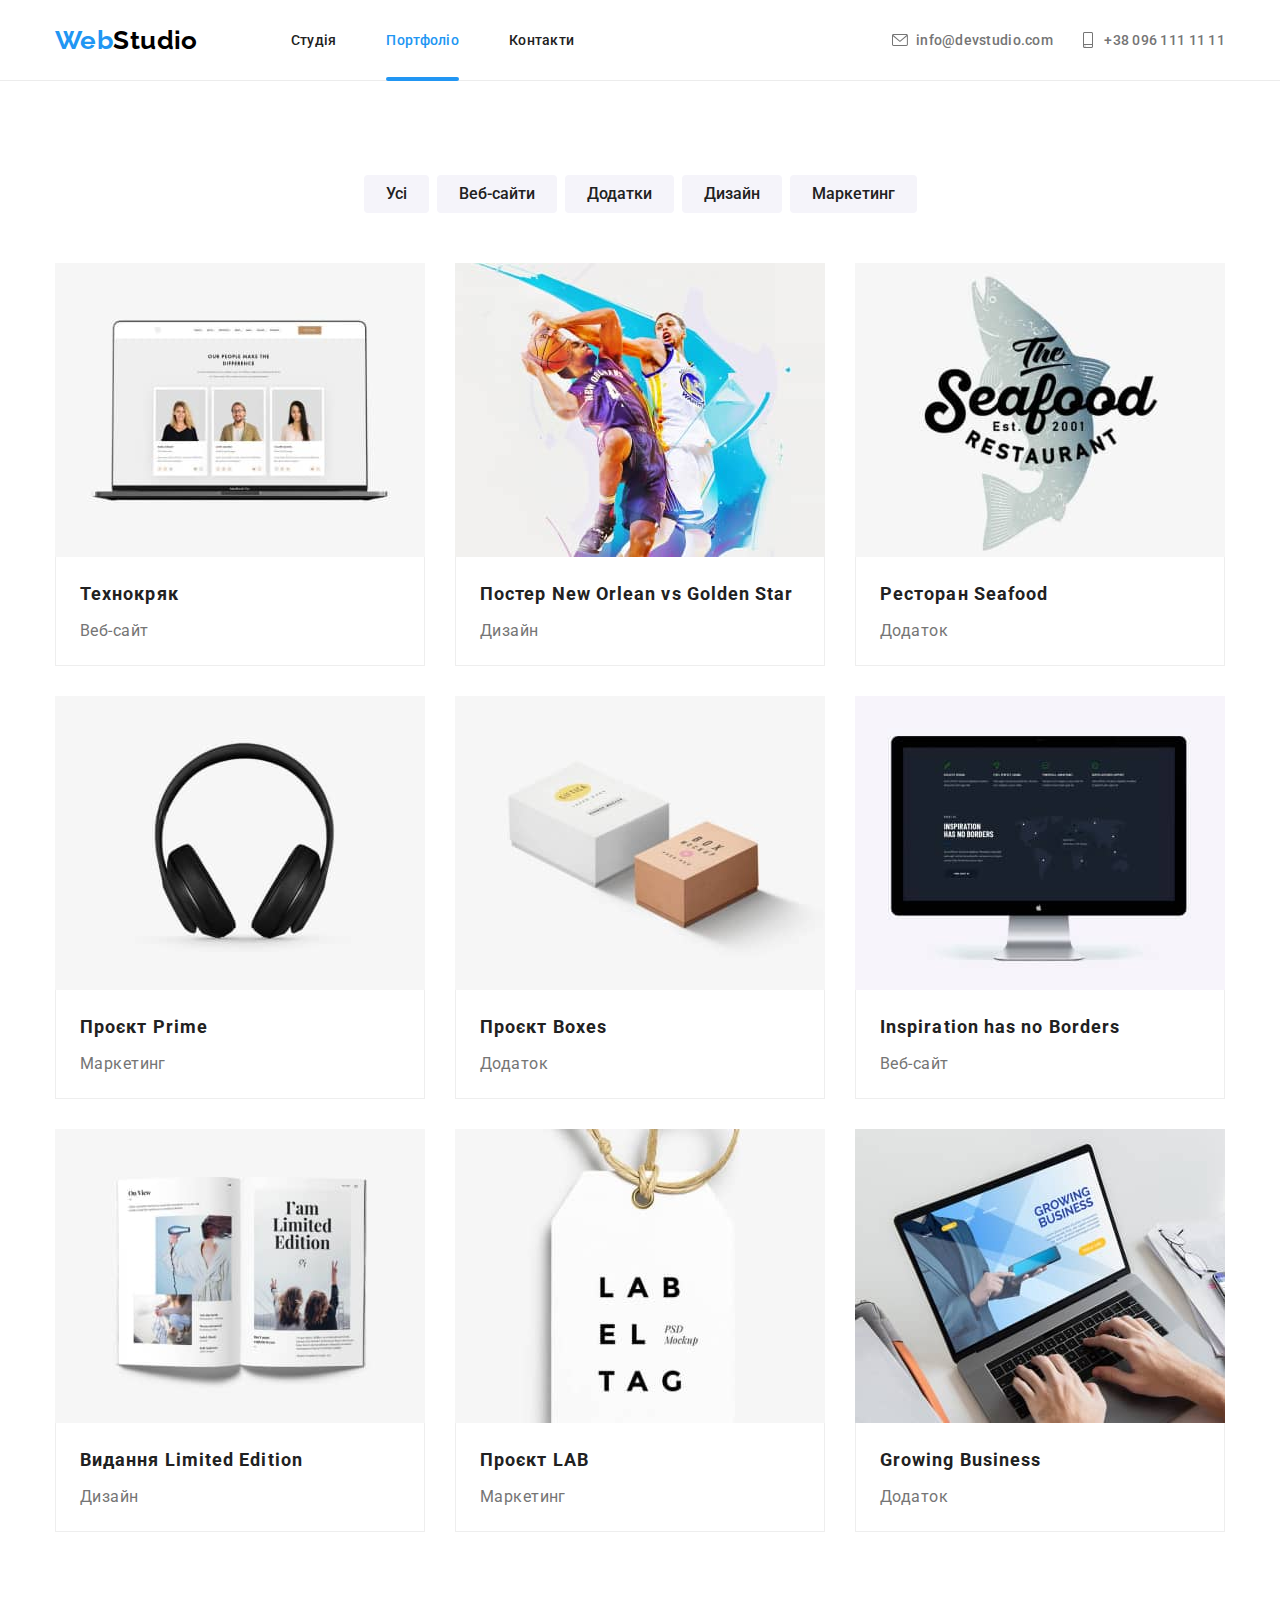
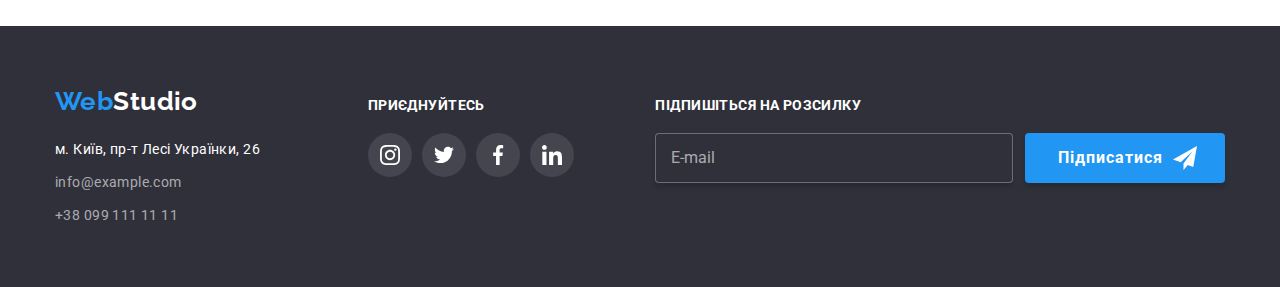
==== portfolio.html @ f298e15d "new repository" ====
<!DOCTYPE html>
<html lang="uk">

<head>
    <meta charset="UTF-8">
    <meta http-equiv="X-UA-Compatible" content="IE=edge">
    <meta name="viewport" content="width=device-width, initial-scale=1.0">
    <title>Portfolio</title>
    <link rel="preconnect" href="https://fonts.googleapis.com">
    <link rel="preconnect" href="https://fonts.gstatic.com" crossorigin>
    <link
        href="https://fonts.googleapis.com/css2?family=Raleway:wght@700&family=Roboto:wght@400;500;700;900&display=swap"
        rel="stylesheet">
    <link rel="stylesheet" href="https://cdn.jsdelivr.net/npm/modern-normalize@1.1.0/modern-normalize.min.css">
    <link rel="stylesheet" href="./css/portfolio.min.css">

</head>

<body>
    <header class="page-header">
        <div class="page-header__container container">
            <a class="logo page-header__logo link" href="./index.html">Web<span
                    class="page-header__logo_black-text">Studio</span>
            </a>
            <nav>
                <ul class="menu">
                    <li class="list"><a class="menu__link link" href="./index.html">Студія</a></li>
                    <li class="list"><a class="menu__link menu__link_current link" href="./portfolio.html">Портфоліо</a>
                    </li>
                    <li class="list"><a class="menu__link link" href="">Контакти</a></li>
                </ul>
            </nav>
            <ul class="page-header__contact">
                <li class="page-header__item_width-email list">
                    <a class="page-header__contacts-link link" href="mailto:info@devstudio.com">
                        <svg lang="en" aria-label="e-mail icon" width="16" height="12">
                            <use href="./images/sprite.svg#envelope"></use>
                        </svg>
                        info@devstudio.com</a>
                </li>
                <li class="page-header__item_width-tell list">
                    <a class="page-header__contacts-link link" href="tel:+380961111111">
                        <svg lang="en" aria-label="phone icon" width="10" height="16">
                            <use href="./images/sprite.svg#smartphone"></use>
                        </svg>
                        +38 096 111 11 11</a>
                </li>
            </ul>
        </div>
    </header>

    <main>
        <h1 class="visually-hidden">Портфоліо</h1>
        <section class="section">
            <div class="container">
                <ul class="filter list">
                    <li><button class="filter__btn" type="button">Усі</button></li>
                    <li><button class="filter__btn" type="button">Веб-сайти</button></li>
                    <li><button class="filter__btn" type="button">Додатки</button></li>
                    <li><button class="filter__btn" type="button">Дизайн</button></li>
                    <li><button class="filter__btn" type="button">Маркетинг</button></li>
                </ul>
                <ul class="project-list list">
                    <li>
                        <a class="project-list__link link" href="">
                            <div class="project-list__thumb">
                                <img src="./images/portfolio/tehnokryak.jpg"
                                    alt="екран ноутбука з зображенням веб-сайту" width="370">
                                <div class="overlay">
                                    <p class="overlay__label">Ресурс пропонує комплексні пропозиції з різним рівнем
                                        функціоналу та сервісів. Все це дозволить відвідувачу
                                        отримати
                                        вичерпні відомості про компанію чи приватну особу.</p>
                                </div>
                            </div>
                            <div class="project-list__card">
                                <h2 class="project-list__heading">Технокряк</h2>
                                <p class="project-list__desc">Веб-сайт</p>
                            </div>
                        </a>
                    </li>
                    <li>
                        <a class="project-list__link link" href="">
                            <div class="project-list__thumb">
                                <img src="./images/portfolio/poster-orlean.jpg"
                                    alt="двоє баскедболістів змагаються за перемогу" width="370">
                                <div class="overlay">
                                    <p class="overlay__label">Ресурс пропонує комплексні пропозиції з різним рівнем
                                        функціоналу та сервісів. Все це
                                        дозволить відвідувачу
                                        отримати
                                        вичерпні відомості про компанію чи приватну особу.</p>
                                </div>
                            </div>
                            <div class="project-list__card">
                                <h2 class="project-list__heading">Постер New Orlean vs Golden Star</h2>
                                <p class="project-list__desc">Дизайн</p>
                            </div>
                        </a>
                    </li>
                    <li>
                        <a class="project-list__link link" href="">
                            <div class="project-list__thumb">
                                <img src="./images/portfolio/restoran.jpg" alt="риба логотип морської їжі" width="370">
                                <div class="overlay">
                                    <p class="overlay__label">Ресурс пропонує комплексні пропозиції з різним рівнем
                                        функціоналу та сервісів. Все це
                                        дозволить відвідувачу
                                        отримати
                                        вичерпні відомості про компанію чи приватну особу.</p>
                                </div>
                            </div>
                            <div class="project-list__card">
                                <h2 class="project-list__heading">Ресторан Seafood</h2>
                                <p class="project-list__desc">Додаток</p>
                            </div>
                        </a>
                    </li>
                    <li>
                        <a class="project-list__link link" href="">
                            <div class="project-list__thumb">
                                <img src="./images/portfolio/prime-proj.jpg" alt="навушники" width="370">
                                <div class="overlay">
                                    <p class="overlay__label">Ресурс пропонує комплексні пропозиції з різним рівнем
                                        функціоналу та сервісів. Все це
                                        дозволить відвідувачу
                                        отримати
                                        вичерпні відомості про компанію чи приватну особу.</p>
                                </div>
                            </div>
                            <div class="project-list__card">
                                <h2 class="project-list__heading">Проєкт Prime</h2>
                                <p class="project-list__desc">Маркетинг</p>
                            </div>
                        </a>
                    </li>
                    <li>
                        <a class="project-list__link link" href="">
                            <div class="project-list__thumb">
                                <img src="./images/portfolio/proj-boxes.jpg" alt="дві коробочки на білому фоні"
                                    width="370">
                                <div class="overlay">
                                    <p class="overlay__label">Ресурс пропонує комплексні пропозиції з різним рівнем
                                        функціоналу та сервісів. Все це
                                        дозволить відвідувачу
                                        отримати
                                        вичерпні відомості про компанію чи приватну особу.</p>
                                </div>
                            </div>
                            <div class="project-list__card">
                                <h2 class="project-list__heading">Проєкт Boxes</h2>
                                <p class="project-list__desc">Додаток</p>
                            </div>
                        </a>
                    </li>
                    <li>
                        <a class="project-list__link link" href="">
                            <div class="project-list__thumb">
                                <img src="./images/portfolio/inspiration.jpg" alt="монітор з веб-сайтом" width="370">
                                <div class="overlay">
                                    <p class="overlay__label">Ресурс пропонує комплексні пропозиції з різним рівнем
                                        функціоналу та сервісів. Все це
                                        дозволить відвідувачу
                                        отримати
                                        вичерпні відомості про компанію чи приватну особу.</p>
                                </div>
                            </div>
                            <div class="project-list__card">
                                <h2 class="project-list__heading">Inspiration has no Borders</h2>
                                <p class="project-list__desc">Веб-сайт</p>
                            </div>
                        </a>
                    </li>
                    <li>
                        <a class="project-list__link link" href="">
                            <div class="project-list__thumb">
                                <img src="./images/portfolio/limited-edition.jpg" alt="розгорнута книга" width="370">
                                <div class="overlay">
                                    <p class="overlay__label">Ресурс пропонує комплексні пропозиції з різним рівнем
                                        функціоналу та сервісів. Все це
                                        дозволить відвідувачу
                                        отримати
                                        вичерпні відомості про компанію чи приватну особу.</p>
                                </div>
                            </div>
                            <div class="project-list__card">
                                <h2 class="project-list__heading">Видання Limited Edition</h2>
                                <p class="project-list__desc">Дизайн</p>
                            </div>
                        </a>
                    </li>
                    <li>
                        <a class="project-list__link link" href="">
                            <div class="project-list__thumb">
                                <img src="./images/portfolio/lab.jpg" alt="бірка з надписом лаб ель таг" width="370">
                                <div class="overlay">
                                    <p class="overlay__label">Ресурс пропонує комплексні пропозиції з різним рівнем
                                        функціоналу та сервісів. Все це
                                        дозволить відвідувачу
                                        отримати
                                        вичерпні відомості про компанію чи приватну особу.</p>
                                </div>
                            </div>
                            <div class="project-list__card">
                                <h2 class="project-list__heading">Проєкт LAB</h2>
                                <p class="project-list__desc">Маркетинг</p>
                            </div>
                        </a>
                    </li>
                    <li>
                        <a class="project-list__link link" href="">
                            <div class="project-list__thumb">
                                <img src="./images/portfolio/growing-bussines.jpg"
                                    alt="робота за ноутбуком в додатку бізнесу" width="370">
                                <div class="overlay">
                                    <p class="overlay__label">Ресурс пропонує комплексні пропозиції з різним рівнем
                                        функціоналу та сервісів. Все це
                                        дозволить відвідувачу
                                        отримати
                                        вичерпні відомості про компанію чи приватну особу.</p>
                                </div>
                            </div>
                            <div class="project-list__card">
                                <h2 class="project-list__heading">Growing Business</h2>
                                <p class="project-list__desc">Додаток</p>
                            </div>
                        </a>
                    </li>
                </ul>
            </div>
        </section>
    </main>

    <footer class="page-footer">
        <div class="page-footer__container container">
            <div class="page-footer__address_width">
                <a class="logo page-footer__logo link" href="./index.html">Web<span
                        class="page-footer__logo_white-text">Studio</span>
                </a>
                <address>
                    <ul class="list">
                        <li class="page-footer__address-items">
                            <a class="page-footer__address-link link" href="https://goo.gl/maps/CPtrU1FHBa2aNyZL9"
                                target="_blank" rel="noopener noreferrer nofollow">м. Київ, пр-т Лесі
                                Українки, 26</a>
                        </li>
                        <li class="page-footer__address-items">
                            <a class="page-footer__contacts link" href="mailto:info@example.com">info@example.com</a>
                        </li>
                        <li class="page-footer__address-items">
                            <a class="page-footer__contacts link" href="tel:+380991111111">+38 099 111
                                11 11</a>
                        </li>
                    </ul>
                </address>
            </div>
            <div>
                <p class="page-footer__label">приєднуйтесь</p>
                <ul class="page-footer__social-list list">
                    <li class="page-footer__social-list-item">
                        <a class="page-footer__social-links link" href="">
                            <svg lang="en" aria-label="instagram icon" width="20" height="20">
                                <use href="./images/sprite.svg#instagram"></use>
                            </svg>
                        </a>
                    </li>
                    <li class="page-footer__social-list-item">
                        <a class="page-footer__social-links link" href="">
                            <svg lang="en" aria-label="twitter icon" width="20" height="20">
                                <use href="./images/sprite.svg#twitter"></use>
                            </svg>
                        </a>
                    </li>
                    <li class="page-footer__social-list-item">
                        <a class="page-footer__social-links link" href="">
                            <svg lang="en" aria-label="facebook icon" width="20" height="20">
                                <use href="./images/sprite.svg#facebook"></use>
                            </svg>
                        </a>
                    </li>
                    <li class="page-footer__social-list-item">
                        <a class="page-footer__social-links link" href="">
                            <svg lang="en" aria-label="linkedin icon" width="20" height="20">
                                <use href="./images/sprite.svg#linkedin"></use>
                            </svg>
                        </a>
                    </li>
                </ul>
            </div>
            <form name="newsletter_subscription" class="subscription-form">
                <label class="subscription-form__label" for="email-subscription">Підпишіться на розсилку</label>
                <div class="subscription-form__container">
                    <input class="subscription-form__field" type="email" id="email-subscription" placeholder="E-mail"
                        required>
                    <button type="submit" class="subscription-form__btn button">&nbsp;Підписатися
                        <svg lang="en" aria-label="send icon" width="24" height="24">
                            <use href="./images/sprite.svg#send"></use>
                        </svg>
                    </button>
                </div>
            </form>
        </div>
    </footer>
</body>

</html>
---- css/portfolio.min.css ----
:root{--primary-font-text: "Roboto", sans-serif;--logo-font-text: "Raleway", sans-serif;--accent-color: #2196f3;--accent-second-color: #000000;--headers-and-names-color: #212121;--border-and-form-icon-color: #212121;--text-color: #757575;--bg-footer-color: #2f303a;--primary-page-color: #ffffff;--secondary-page-color: #f5f4fa;--accent-active-color: #188ce8;--line-shadow-color: #ececec;--translucent-page-color: #ffffff99;--project-border-color: #eeeeee;--bg-hero-color: #c4c4c4;--icon-fill: #afb1b8;--transition-time-end-timing: 250ms cubic-bezier(0.4, 0, 0.2, 1)}.visually-hidden{position:absolute;white-space:nowrap;width:1px;height:1px;overflow:hidden;border:0;padding:0;clip:rect(0 0 0 0);clip-path:inset(50%);margin:-1px}body{font-family:var(--primary-font-text);font-size:14px;letter-spacing:.03em;background-color:var(--primary-page-color);color:var(--text-color)}h1,h2,h3,h4,p{margin:0}ul,ol{margin:0;padding-left:0}img{display:block;max-width:100%;height:auto}button{display:block;margin:0 auto;cursor:pointer;border:none;border-radius:4px}.list{list-style:none}.link{text-decoration:none}.container{width:1200px;margin:0 auto;padding:0 15px}.section{padding-top:94px;padding-bottom:94px}.page-header{border-bottom:1px solid var(--line-shadow-color)}.page-header__container{display:flex;align-items:center}.page-header__contact{display:flex;margin-left:auto;column-gap:30px}.page-header__item_width-email{width:161px}.page-header__item_width-tell{width:142px}.page-header__contacts-link{display:flex;justify-content:space-between;align-items:center;padding:32px 0;font-weight:500;font-size:14px;line-height:1.1428571429;letter-spacing:.02em;color:var(--text-color);fill:currentColor;transition:color var(--transition-time-end-timing)}.page-header__contacts-link:hover,.page-header__contacts-link:focus{color:var(--accent-color)}.logo{display:block;font-family:var(--logo-font-text);font-weight:700;font-size:26px;line-height:1.1923076923;color:var(--accent-color)}.page-header__logo{margin-right:93px}.page-header__logo_black-text{color:var(--accent-second-color)}.page-footer__logo{margin-bottom:20px}.page-footer__logo_white-text{color:var(--primary-page-color)}.menu{display:flex;column-gap:50px}.menu__link{position:relative;display:block;padding-top:32px;padding-bottom:32px;font-weight:500;font-size:14px;line-height:1.1428571429;letter-spacing:.02em;color:var(--headers-and-names-color);transition:color var(--transition-time-end-timing)}.menu__link:hover,.menu__link:focus{color:var(--accent-color)}.menu__link::before{content:"";position:absolute;left:0;bottom:-1px;width:100%;height:4px;border-radius:2px;transform:scaleX(0);transition:background-color var(--transition-time-end-timing),transform var(--transition-time-end-timing)}.menu__link:hover::before,.menu__link:focus::before{background-color:var(--accent-color);transform:scaleX(1)}.menu__link_current{color:var(--accent-color)}.menu__link_current::after{content:"";position:absolute;left:0;bottom:-1px;width:100%;height:4px;border-radius:2px;background-color:var(--accent-color)}.overlay{position:absolute;left:0;top:0;width:370px;height:294px;padding:63px 24px;background-color:rgba(33,150,243,.9);transform:translateY(100%);transition:transform var(--transition-time-end-timing)}.project-list__link:hover .overlay,.project-list__link:focus .overlay{transform:translateY(0%)}.overlay__label{font-weight:400;font-size:18px;line-height:1.5555555556;color:var(--primary-page-color)}.filter{display:flex;justify-content:center;column-gap:8px;margin-bottom:50px}.filter__btn{padding:6px 22px;font-weight:500;font-size:16px;line-height:1.625;text-align:center;color:var(--headers-and-names-color);background-color:var(--secondary-page-color);transition:background-color var(--transition-time-end-timing),color var(--transition-time-end-timing),box-shadow var(--transition-time-end-timing)}.filter__btn:active,.filter__btn:focus,.filter__btn:hover{color:var(--primary-page-color);background-color:var(--accent-color);box-shadow:0px 3px 1px rgba(0,0,0,.1),0px 1px 2px rgba(0,0,0,.08),0px 2px 2px rgba(0,0,0,.12)}.subscription-form__container{display:flex}.subscription-form__label{display:block;margin-bottom:20px;font-weight:700;font-size:14px;line-height:1.1428571429;text-transform:uppercase;color:var(--primary-page-color)}.subscription-form__field{width:358px;margin-right:12px;padding-left:15px;color:var(--primary-page-color);background-color:var(--bg-footer-color);border:1px solid rgba(255,255,255,.3);border-radius:4px;box-shadow:0px 4px 4px rgba(0,0,0,.15)}.subscription-form__field::placeholder{font-weight:400;font-size:16px;line-height:1.25;color:rgba(255,255,255,.6)}.subscription-form__btn{display:flex;align-items:center;column-gap:10px;padding:10px 28px;fill:var(--primary-page-color)}.button{font-family:inherit;font-weight:700;font-size:16px;line-height:1.875;letter-spacing:.06em;color:var(--primary-page-color);background-color:var(--accent-color);box-shadow:0px 4px 4px rgba(0,0,0,.15);transition:background-color var(--transition-time-end-timing),box-shadow var(--transition-time-end-timing)}.button:active,.button:hover,.button:focus{background-color:var(--accent-active-color);box-shadow:0px 4px 4px rgba(0,0,0,.15)}.page-footer{padding-top:60px;padding-bottom:60px;background-color:var(--bg-footer-color)}.page-footer__container{display:flex;justify-content:space-between;align-items:baseline}.page-footer__address_width{width:231px}.page-footer__address-items:not(:last-child){margin-bottom:9px}.page-footer__address-link{font-style:normal;font-weight:400;font-size:14px;line-height:1.7142857143;color:var(--primary-page-color);transition:color var(--transition-time-end-timing)}.page-footer__address-link:hover,.page-footer__address-link:focus{color:var(--accent-color)}.page-footer__contacts{font-style:normal;font-weight:400;font-size:14px;line-height:1.7142857143;color:var(--translucent-page-color);transition:color var(--transition-time-end-timing)}.page-footer__contacts:hover,.page-footer__contacts:focus{color:var(--accent-color)}.page-footer__label{margin-bottom:20px;font-weight:700;font-size:14px;line-height:1.1428571429;text-transform:uppercase;color:var(--primary-page-color)}.page-footer__social-list{display:flex;column-gap:10px}.page-footer__social-list-item{width:44px;height:44px}.page-footer__social-links{display:flex;justify-content:center;align-items:center;width:100%;height:100%;color:var(--primary-page-color);fill:currentColor;background-color:rgba(255,255,255,.1);border-radius:50%;transition:background-color var(--transition-time-end-timing)}.page-footer__social-links:hover,.page-footer__social-links:focus{background-color:var(--accent-color)}.project-list{display:flex;flex-wrap:wrap;gap:30px}.project-list__link{display:block;transition:box-shadow var(--transition-time-end-timing)}.project-list__link:hover,.project-list__link:focus{box-shadow:0px 1px 1px rgba(0,0,0,.12),0px 4px 4px rgba(0,0,0,.06),1px 4px 6px rgba(0,0,0,.16)}.project-list__thumb{position:relative;overflow:hidden}.project-list__card{padding:19px 24px;border:1px solid var(--project-border-color);border-top:none}.project-list__heading{margin-bottom:4px;font-family:inherit;font-weight:700;font-size:18px;line-height:2;letter-spacing:.06em;color:var(--headers-and-names-color)}.project-list__desc{font-family:inherit;font-weight:400;font-size:16px;line-height:1.875;color:var(--text-color)}/*# sourceMappingURL=portfolio.min.css.map */
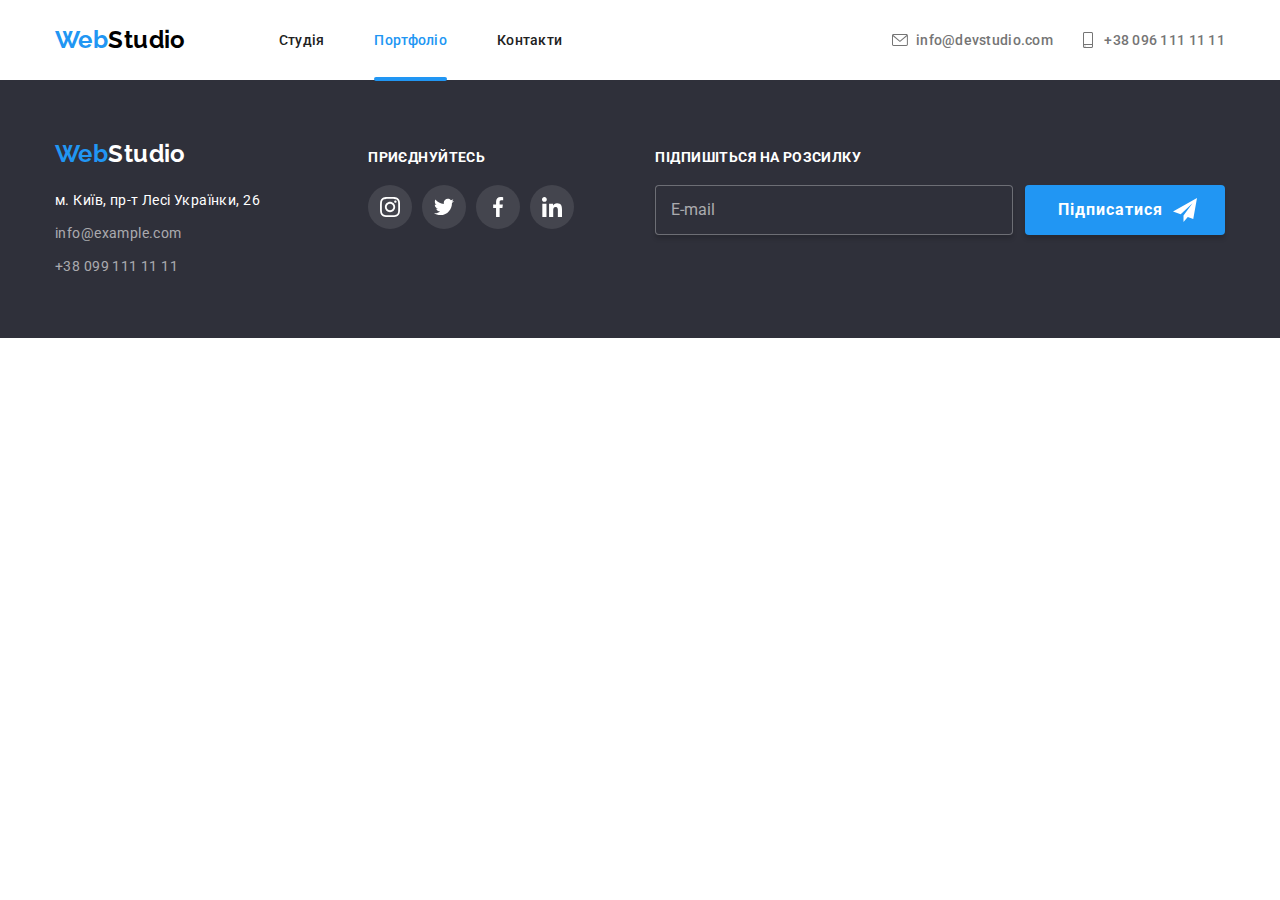
==== commit 7b48bd58: "finish main and modal" ====
--- a/portfolio.html
+++ b/portfolio.html
@@ -1,6 +1,5 @@
 <!DOCTYPE html>
 <html lang="uk">
-
 <head>
     <meta charset="UTF-8">
     <meta http-equiv="X-UA-Compatible" content="IE=edge">
@@ -13,7 +12,6 @@
         rel="stylesheet">
     <link rel="stylesheet" href="https://cdn.jsdelivr.net/npm/modern-normalize@1.1.0/modern-normalize.min.css">
     <link rel="stylesheet" href="./css/portfolio.min.css">
-
 </head>
 
 <body>
@@ -22,11 +20,10 @@
             <a class="logo page-header__logo link" href="./index.html">Web<span
                     class="page-header__logo_black-text">Studio</span>
             </a>
-            <nav>
+            <nav class="page-header__menu">
                 <ul class="menu">
                     <li class="list"><a class="menu__link link" href="./index.html">Студія</a></li>
-                    <li class="list"><a class="menu__link menu__link_current link" href="./portfolio.html">Портфоліо</a>
-                    </li>
+                    <li class="list"><a class="menu__link menu__link_current link" href="./portfolio.html">Портфоліо</a></li>
                     <li class="list"><a class="menu__link link" href="">Контакти</a></li>
                 </ul>
             </nav>
@@ -46,10 +43,47 @@
                         +38 096 111 11 11</a>
                 </li>
             </ul>
+            <button type="button" class="page-header__btn js-open-menu">
+                <svg class="page-header__icon-burger" lang="en" aria-label="menu button">
+                    <use href="./images/sprite.svg#icon-burger"></use>
+                </svg>
+            </button>
         </div>
     </header>
+    <div class="mobile-menu js-menu-container">
+        <div class="container mobile-menu__container">
+            <button class="mobile-menu__btn js-close-menu">
+                <svg class="mobile-menu__icon-close" lang="en" aria-label="menu close button">
+                    <use href="./images/sprite.svg#close"></use>
+                </svg>
+            </button>
+            <nav class="mobile-menu-nav">
+                <ul class="mobile-menu-nav__container">
+                    <li class="list"><a class="mobile-menu-nav__link link"
+                            href="./index.html">Студія</a></li>
+                    <li class="list"><a class="mobile-menu-nav__link mobile-menu-nav__link_current link" href="./portfolio.html">Портфоліо</a></li>
+                    <li class="list"><a class="mobile-menu-nav__link link" href="">Контакти</a></li>
+                </ul>
+            </nav>
+            <ul class="mobile-menu-contacts">
+                <li class="list">
+                    <a class="mobile-menu-contacts__tell link" href="tel:+380961111111">+38 096 111 11 11</a>
+                </li>
+                <li class="list">
+                    <a class="mobile-menu-contacts__email link" href="mailto:info@devstudio.com">info@devstudio.com</a>
+                </li>
+            </ul>
+            <ul class="mobile-menu-social">
+                <li class="mobile-menu-social__item list"><a class="mobile-menu-social__link link" href="">Instagram</a>
+                </li>
+                <li class="mobile-menu-social__item list"><a class="mobile-menu-social__link link" href="">Twitter</a></li>
+                <li class="mobile-menu-social__item list"><a class="mobile-menu-social__link link" href="">Facebook</a></li>
+                <li class="mobile-menu-social__item list"><a class="mobile-menu-social__link link" href="">LinkedIn</a></li>
+            </ul>
+        </div>
+    </div>
 
-    <main>
+    <!-- <main>
         <h1 class="visually-hidden">Портфоліо</h1>
         <section class="section">
             <div class="container">
@@ -64,8 +98,18 @@
                     <li>
                         <a class="project-list__link link" href="">
                             <div class="project-list__thumb">
-                                <img src="./images/portfolio/tehnokryak.jpg"
-                                    alt="екран ноутбука з зображенням веб-сайту" width="370">
+                                <picture>
+                                    <source srcset="./images/portfolio/desk/desk_tehnokryak.webp 1x, ./images/portfolio/desk/desk_tehnokryak@2x.webp 2x" media="(min-width:1200px)"
+                                        type="image/webp">
+                                    <source srcset="./images/portfolio/tabl/tab_tehnokryak.webp 1x, ./images/portfolio/tabl/tab_tehnokryak@2x.webp 2x" media="(min-width:768px)"
+                                        type="image/webp">
+                                    <source srcset="./images/portfolio/mob/mob_tehnokryak.webp 1x, ./images/portfolio/mob/mob_tehnokryak@2x.webp 2x" media="(max-width:767px)"
+                                        type="image/webp">
+                                    <source srcset="./images/portfolio/desk/desk_tehnokryak.jpg 1x, ./images/portfolio/desk/desk_tehnokryak@2x.jpg 2x" media="(min-width:1200px)">
+                                    <source srcset="./images/portfolio/tabl/tab_tehnokryak.jpg 1x, ./images/portfolio/tabl/tab_tehnokryak@2x.jpg 2x" media="(min-width:768px)">
+                                    <source srcset="./images/portfolio/mob/mob_tehnokryak.jpg 1x, ./images/portfolio/mob/mob_tehnokryak@2x.jpg 2x" media="(max-width:767px)">
+                                    <img src="./images/portfolio/mob/mob_tehnokryak.jpg" alt="екран ноутбука з зображенням веб-сайту">
+                                </picture>
                                 <div class="overlay">
                                     <p class="overlay__label">Ресурс пропонує комплексні пропозиції з різним рівнем
                                         функціоналу та сервісів. Все це дозволить відвідувачу
@@ -82,8 +126,21 @@
                     <li>
                         <a class="project-list__link link" href="">
                             <div class="project-list__thumb">
-                                <img src="./images/portfolio/poster-orlean.jpg"
-                                    alt="двоє баскедболістів змагаються за перемогу" width="370">
+                                <picture>
+                                    <source srcset="./images/portfolio/desk/desk_poster-orlean.webp 1x, ./images/portfolio/desk/desk_poster-orlean@2x.webp 2x"
+                                        media="(min-width:1200px)" type="image/webp">
+                                    <source srcset="./images/portfolio/tabl/tab_poster-orlean.webp 1x, ./images/portfolio/tabl/tab_poster-orlean@2x.webp 2x"
+                                        media="(min-width:768px)" type="image/webp">
+                                    <source srcset="./images/portfolio/mob/mob_poster-orlean.webp 1x, ./images/portfolio/mob/mob_poster-orlean@2x.webp 2x"
+                                        media="(max-width:767px)" type="image/webp">
+                                    <source srcset="./images/portfolio/desk/desk_poster-orlean.jpg 1x, ./images/portfolio/desk/desk_poster-orlean@2x.jpg 2x"
+                                        media="(min-width:1200px)">
+                                    <source srcset="./images/portfolio/tabl/tab_poster-orlean.jpg 1x, ./images/portfolio/tabl/tab_poster-orlean@2x.jpg 2x"
+                                        media="(min-width:768px)">
+                                    <source srcset="./images/portfolio/mob/mob_poster-orlean.jpg 1x, ./images/portfolio/mob/mob_poster-orlean@2x.jpg 2x"
+                                        media="(max-width:767px)">
+                                        <img src="./images/portfolio/mob/mob_poster-orlean.jpg" alt="двоє баскедболістів змагаються за перемогу">
+                                </picture>
                                 <div class="overlay">
                                     <p class="overlay__label">Ресурс пропонує комплексні пропозиції з різним рівнем
                                         функціоналу та сервісів. Все це
@@ -101,7 +158,22 @@
                     <li>
                         <a class="project-list__link link" href="">
                             <div class="project-list__thumb">
-                                <img src="./images/portfolio/restoran.jpg" alt="риба логотип морської їжі" width="370">
+                                <picture>
+                                    <source
+                                        srcset="./images/portfolio/desk/desk_restoran.webp 1x, ./images/portfolio/desk/desk_restoran@2x.webp 2x"
+                                        media="(min-width:1200px)" type="image/webp">
+                                    <source srcset="./images/portfolio/tabl/tab_restoran.webp 1x, ./images/portfolio/tabl/tab_restoran@2x.webp 2x"
+                                        media="(min-width:768px)" type="image/webp">
+                                    <source srcset="./images/portfolio/mob/mob_restoran.webp 1x, ./images/portfolio/mob/mob_restoran@2x.webp 2x"
+                                        media="(max-width:767px)" type="image/webp">
+                                    <source srcset="./images/portfolio/desk/desk_restoran.jpg 1x, ./images/portfolio/desk/desk_restoran@2x.jpg 2x"
+                                        media="(min-width:1200px)">
+                                    <source srcset="./images/portfolio/tabl/tab_restoran.jpg 1x, ./images/portfolio/tabl/tab_restoran@2x.jpg 2x"
+                                        media="(min-width:768px)">
+                                    <source srcset="./images/portfolio/mob/mob_restoran.jpg 1x, ./images/portfolio/mob/mob_restoran@2x.jpg 2x"
+                                        media="(max-width:767px)">
+                                        <img src="./images/portfolio/mob/mob_restoran.jpg" alt="логотип морської їжі риба">
+                                </picture>
                                 <div class="overlay">
                                     <p class="overlay__label">Ресурс пропонує комплексні пропозиції з різним рівнем
                                         функціоналу та сервісів. Все це
@@ -119,7 +191,21 @@
                     <li>
                         <a class="project-list__link link" href="">
                             <div class="project-list__thumb">
-                                <img src="./images/portfolio/prime-proj.jpg" alt="навушники" width="370">
+                                <picture>
+                                    <source srcset="./images/portfolio/desk/desk_prime-proj.webp 1x, ./images/portfolio/desk/desk_prime-proj@2x.webp 2x"
+                                        media="(min-width:1200px)" type="image/webp">
+                                    <source srcset="./images/portfolio/tabl/tab_prime-proj.webp 1x, ./images/portfolio/tabl/tab_prime-proj@2x.webp 2x"
+                                        media="(min-width:768px)" type="image/webp">
+                                    <source srcset="./images/portfolio/mob/mob_prime-proj.webp 1x, ./images/portfolio/mob/mob_prime-proj@2x.webp 2x"
+                                        media="(max-width:767px)" type="image/webp">
+                                    <source srcset="./images/portfolio/desk/desk_prime-proj.jpg 1x, ./images/portfolio/desk/desk_prime-proj@2x.jpg 2x"
+                                        media="(min-width:1200px)">
+                                    <source srcset="./images/portfolio/tabl/tab_prime-proj.jpg 1x, ./images/portfolio/tabl/tab_prime-proj@2x.jpg 2x"
+                                        media="(min-width:768px)">
+                                    <source srcset="./images/portfolio/mob/mob_prime-proj.jpg 1x, ./images/portfolio/mob/mob_prime-proj@2x.jpg 2x"
+                                        media="(max-width:767px)">
+                                        <img src="./images/portfolio/mob/mob_prime-proj.jpg" alt="навушники">
+                                </picture>
                                 <div class="overlay">
                                     <p class="overlay__label">Ресурс пропонує комплексні пропозиції з різним рівнем
                                         функціоналу та сервісів. Все це
@@ -137,8 +223,21 @@
                     <li>
                         <a class="project-list__link link" href="">
                             <div class="project-list__thumb">
-                                <img src="./images/portfolio/proj-boxes.jpg" alt="дві коробочки на білому фоні"
-                                    width="370">
+                                <picture>
+                                    <source srcset="./images/portfolio/desk/desk_proj-boxes.webp 1x, ./images/portfolio/desk/desk_proj-boxes@2x.webp 2x"
+                                        media="(min-width:1200px)" type="image/webp">
+                                    <source srcset="./images/portfolio/tabl/tab_proj-boxes.webp 1x, ./images/portfolio/tabl/tab_proj-boxes@2x.webp 2x"
+                                        media="(min-width:768px)" type="image/webp">
+                                    <source srcset="./images/portfolio/mob/mob_proj-boxes.webp 1x, ./images/portfolio/mob/mob_proj-boxes@2x.webp 2x"
+                                        media="(max-width:767px)" type="image/webp">
+                                    <source srcset="./images/portfolio/desk/desk_proj-boxes.jpg 1x, ./images/portfolio/desk/desk_proj-boxes@2x.jpg 2x"
+                                        media="(min-width:1200px)">
+                                    <source srcset="./images/portfolio/tabl/tab_proj-boxes.jpg 1x, ./images/portfolio/tabl/tab_proj-boxes@2x.jpg 2x"
+                                        media="(min-width:768px)">
+                                    <source srcset="./images/portfolio/mob/mob_proj-boxes.jpg 1x, ./images/portfolio/mob/mob_proj-boxes@2x.jpg 2x"
+                                        media="(max-width:767px)">
+                                        <img src="./images/portfolio/mob/mob_proj-boxes.jpg" alt=",біла та коричнева коробочка з тінню на білому фоні">
+                                </picture>
                                 <div class="overlay">
                                     <p class="overlay__label">Ресурс пропонує комплексні пропозиції з різним рівнем
                                         функціоналу та сервісів. Все це
@@ -156,7 +255,21 @@
                     <li>
                         <a class="project-list__link link" href="">
                             <div class="project-list__thumb">
-                                <img src="./images/portfolio/inspiration.jpg" alt="монітор з веб-сайтом" width="370">
+                                <picture>
+                                    <source srcset="./images/portfolio/desk/desk_inspiration.webp 1x, ./images/portfolio/desk/desk_inspiration@2x.webp 2x"
+                                        media="(min-width:1200px)" type="image/webp">
+                                    <source srcset="./images/portfolio/tabl/tab_inspiration.webp 1x, ./images/portfolio/tabl/tab_inspiration@2x.webp 2x"
+                                        media="(min-width:768px)" type="image/webp">
+                                    <source srcset="./images/portfolio/mob/mob_inspiration.webp 1x, ./images/portfolio/mob/mob_inspiration@2x.webp 2x"
+                                        media="(max-width:767px)" type="image/webp">
+                                    <source srcset="./images/portfolio/desk/desk_inspiration.jpg 1x, ./images/portfolio/desk/desk_inspiration@2x.jpg 2x"
+                                        media="(min-width:1200px)">
+                                    <source srcset="./images/portfolio/tabl/tab_inspiration.jpg 1x, ./images/portfolio/tabl/tab_inspiration@2x.jpg 2x"
+                                        media="(min-width:768px)">
+                                    <source srcset="./images/portfolio/mob/mob_inspiration.jpg 1x, ./images/portfolio/mob/mob_inspiration@2x.jpg 2x"
+                                        media="(max-width:767px)">
+                                        <img src="./images/portfolio/mob/mob_inspiration.jpg" alt="монітор з веб-сайтом">
+                                </picture>
                                 <div class="overlay">
                                     <p class="overlay__label">Ресурс пропонує комплексні пропозиції з різним рівнем
                                         функціоналу та сервісів. Все це
@@ -174,7 +287,21 @@
                     <li>
                         <a class="project-list__link link" href="">
                             <div class="project-list__thumb">
-                                <img src="./images/portfolio/limited-edition.jpg" alt="розгорнута книга" width="370">
+                                <picture>
+                                    <source srcset="./images/portfolio/desk/desk_limited-edition.webp 1x, ./images/portfolio/desk/desk_limited-edition@2x.webp 2x"
+                                        media="(min-width:1200px)" type="image/webp">
+                                    <source srcset="./images/portfolio/tabl/tab_limited-edition.webp 1x, ./images/portfolio/tabl/tab_limited-edition@2x.webp 2x"
+                                        media="(min-width:768px)" type="image/webp">
+                                    <source srcset="./images/portfolio/mob/mob_limited-edition.webp 1x, ./images/portfolio/mob/mob_limited-edition@2x.webp 2x"
+                                        media="(max-width:767px)" type="image/webp">
+                                    <source srcset="./images/portfolio/desk/desk_limited-edition.jpg 1x, ./images/portfolio/desk/desk_limited-edition@2x.jpg 2x"
+                                        media="(min-width:1200px)">
+                                    <source srcset="./images/portfolio/tabl/tab_limited-edition.jpg 1x, ./images/portfolio/tabl/tab_limited-edition@2x.jpg 2x"
+                                        media="(min-width:768px)">
+                                    <source srcset="./images/portfolio/mob/mob_limited-edition.jpg 1x, ./images/portfolio/mob/mob_limited-edition@2x.jpg 2x"
+                                        media="(max-width:767px)">
+                                        <img src="./images/portfolio/mob/mob_limited-edition.jpg" alt="розгорнута книга">
+                                </picture>
                                 <div class="overlay">
                                     <p class="overlay__label">Ресурс пропонує комплексні пропозиції з різним рівнем
                                         функціоналу та сервісів. Все це
@@ -192,7 +319,26 @@
                     <li>
                         <a class="project-list__link link" href="">
                             <div class="project-list__thumb">
-                                <img src="./images/portfolio/lab.jpg" alt="бірка з надписом лаб ель таг" width="370">
+                                <picture>
+                                    <source
+                                        srcset="./images/portfolio/desk/desk_label.webp 1x, ./images/portfolio/desk/desk_label@2x.webp 2x"
+                                        media="(min-width:1200px)" type="image/webp">
+                                    <source
+                                        srcset="./images/portfolio/tabl/tab_label.webp 1x, ./images/portfolio/tabl/tab_label@2x.webp 2x"
+                                        media="(min-width:768px)" type="image/webp">
+                                    <source
+                                        srcset="./images/portfolio/mob/mob_label.webp 1x, ./images/portfolio/mob/mob_label@2x.webp 2x"
+                                        media="(max-width:767px)" type="image/webp">
+                                    <source
+                                        srcset="./images/portfolio/desk/desk_label.jpg 1x, ./images/portfolio/desk/desk_label@2x.jpg 2x"
+                                        media="(min-width:1200px)">
+                                    <source
+                                        srcset="./images/portfolio/tabl/tab_label.jpg 1x, ./images/portfolio/tabl/tab_label@2x.jpg 2x"
+                                        media="(min-width:768px)">
+                                    <source srcset="./images/portfolio/mob/mob_label.jpg 1x, ./images/portfolio/mob/mob_label@2x.jpg 2x"
+                                        media="(max-width:767px)">
+                                        <img src="./images/portfolio/mob/mob_label.jpg" alt="бірка з надписом лейбел тег">
+                                </picture>
                                 <div class="overlay">
                                     <p class="overlay__label">Ресурс пропонує комплексні пропозиції з різним рівнем
                                         функціоналу та сервісів. Все це
@@ -210,8 +356,26 @@
                     <li>
                         <a class="project-list__link link" href="">
                             <div class="project-list__thumb">
-                                <img src="./images/portfolio/growing-bussines.jpg"
-                                    alt="робота за ноутбуком в додатку бізнесу" width="370">
+                                <picture>
+                                    <source
+                                        srcset="./images/portfolio/desk/desk_growing-bussines.webp 1x, ./images/portfolio/desk/desk_growing-bussines@2x.webp 2x"
+                                        media="(min-width:1200px)" type="image/webp">
+                                    <source
+                                        srcset="./images/portfolio/tabl/tab_growing-bussines.webp 1x, ./images/portfolio/tabl/tab_growing-bussines@2x.webp 2x"
+                                        media="(min-width:768px)" type="image/webp">
+                                    <source
+                                        srcset="./images/portfolio/mob/mob_growing-bussines.webp 1x, ./images/portfolio/mob/mob_growing-bussines@2x.webp 2x"
+                                        media="(max-width:767px)" type="image/webp">
+                                    <source
+                                        srcset="./images/portfolio/desk/desk_growing-bussines.jpg 1x, ./images/portfolio/desk/desk_growing-bussines@2x.jpg 2x"
+                                        media="(min-width:1200px)">
+                                    <source
+                                        srcset="./images/portfolio/tabl/tab_growing-bussines.jpg 1x, ./images/portfolio/tabl/tab_growing-bussines@2x.jpg 2x"
+                                        media="(min-width:768px)">
+                                    <source srcset="./images/portfolio/mob/mob_growing-bussines.jpg 1x, ./images/portfolio/mob/mob_growing-bussines@2x.jpg 2x"
+                                        media="(max-width:767px)">
+                                        <img src="./images/portfolio/mob/mob_growing-bussines.jpg" alt="робота за ноутбуком в додатку бізнесу">
+                                </picture>
                                 <div class="overlay">
                                     <p class="overlay__label">Ресурс пропонує комплексні пропозиції з різним рівнем
                                         функціоналу та сервісів. Все це
@@ -229,25 +393,25 @@
                 </ul>
             </div>
         </section>
-    </main>
+    </main> -->
 
     <footer class="page-footer">
         <div class="page-footer__container container">
-            <div class="page-footer__address_width">
+            <div class="page-footer__address_container">
                 <a class="logo page-footer__logo link" href="./index.html">Web<span
                         class="page-footer__logo_white-text">Studio</span>
                 </a>
                 <address>
-                    <ul class="list">
-                        <li class="page-footer__address-items">
+                    <ul class="page-footer__address list">
+                        <li>
                             <a class="page-footer__address-link link" href="https://goo.gl/maps/CPtrU1FHBa2aNyZL9"
                                 target="_blank" rel="noopener noreferrer nofollow">м. Київ, пр-т Лесі
                                 Українки, 26</a>
                         </li>
-                        <li class="page-footer__address-items">
+                        <li>
                             <a class="page-footer__contacts link" href="mailto:info@example.com">info@example.com</a>
                         </li>
-                        <li class="page-footer__address-items">
+                        <li>
                             <a class="page-footer__contacts link" href="tel:+380991111111">+38 099 111
                                 11 11</a>
                         </li>
@@ -301,6 +465,8 @@
             </form>
         </div>
     </footer>
+
+    <script src="./js/mobile-menu.js"></script>
 </body>
 
 </html>--- a/css/portfolio.min.css
+++ b/css/portfolio.min.css
@@ -1 +1 @@
-:root{--primary-font-text: "Roboto", sans-serif;--logo-font-text: "Raleway", sans-serif;--accent-color: #2196f3;--accent-second-color: #000000;--headers-and-names-color: #212121;--border-and-form-icon-color: #212121;--text-color: #757575;--bg-footer-color: #2f303a;--primary-page-color: #ffffff;--secondary-page-color: #f5f4fa;--accent-active-color: #188ce8;--line-shadow-color: #ececec;--translucent-page-color: #ffffff99;--project-border-color: #eeeeee;--bg-hero-color: #c4c4c4;--icon-fill: #afb1b8;--transition-time-end-timing: 250ms cubic-bezier(0.4, 0, 0.2, 1)}.visually-hidden{position:absolute;white-space:nowrap;width:1px;height:1px;overflow:hidden;border:0;padding:0;clip:rect(0 0 0 0);clip-path:inset(50%);margin:-1px}body{font-family:var(--primary-font-text);font-size:14px;letter-spacing:.03em;background-color:var(--primary-page-color);color:var(--text-color)}h1,h2,h3,h4,p{margin:0}ul,ol{margin:0;padding-left:0}img{display:block;max-width:100%;height:auto}button{display:block;margin:0 auto;cursor:pointer;border:none;border-radius:4px}.list{list-style:none}.link{text-decoration:none}.container{width:1200px;margin:0 auto;padding:0 15px}.section{padding-top:94px;padding-bottom:94px}.page-header{border-bottom:1px solid var(--line-shadow-color)}.page-header__container{display:flex;align-items:center}.page-header__contact{display:flex;margin-left:auto;column-gap:30px}.page-header__item_width-email{width:161px}.page-header__item_width-tell{width:142px}.page-header__contacts-link{display:flex;justify-content:space-between;align-items:center;padding:32px 0;font-weight:500;font-size:14px;line-height:1.1428571429;letter-spacing:.02em;color:var(--text-color);fill:currentColor;transition:color var(--transition-time-end-timing)}.page-header__contacts-link:hover,.page-header__contacts-link:focus{color:var(--accent-color)}.logo{display:block;font-family:var(--logo-font-text);font-weight:700;font-size:26px;line-height:1.1923076923;color:var(--accent-color)}.page-header__logo{margin-right:93px}.page-header__logo_black-text{color:var(--accent-second-color)}.page-footer__logo{margin-bottom:20px}.page-footer__logo_white-text{color:var(--primary-page-color)}.menu{display:flex;column-gap:50px}.menu__link{position:relative;display:block;padding-top:32px;padding-bottom:32px;font-weight:500;font-size:14px;line-height:1.1428571429;letter-spacing:.02em;color:var(--headers-and-names-color);transition:color var(--transition-time-end-timing)}.menu__link:hover,.menu__link:focus{color:var(--accent-color)}.menu__link::before{content:"";position:absolute;left:0;bottom:-1px;width:100%;height:4px;border-radius:2px;transform:scaleX(0);transition:background-color var(--transition-time-end-timing),transform var(--transition-time-end-timing)}.menu__link:hover::before,.menu__link:focus::before{background-color:var(--accent-color);transform:scaleX(1)}.menu__link_current{color:var(--accent-color)}.menu__link_current::after{content:"";position:absolute;left:0;bottom:-1px;width:100%;height:4px;border-radius:2px;background-color:var(--accent-color)}.overlay{position:absolute;left:0;top:0;width:370px;height:294px;padding:63px 24px;background-color:rgba(33,150,243,.9);transform:translateY(100%);transition:transform var(--transition-time-end-timing)}.project-list__link:hover .overlay,.project-list__link:focus .overlay{transform:translateY(0%)}.overlay__label{font-weight:400;font-size:18px;line-height:1.5555555556;color:var(--primary-page-color)}.filter{display:flex;justify-content:center;column-gap:8px;margin-bottom:50px}.filter__btn{padding:6px 22px;font-weight:500;font-size:16px;line-height:1.625;text-align:center;color:var(--headers-and-names-color);background-color:var(--secondary-page-color);transition:background-color var(--transition-time-end-timing),color var(--transition-time-end-timing),box-shadow var(--transition-time-end-timing)}.filter__btn:active,.filter__btn:focus,.filter__btn:hover{color:var(--primary-page-color);background-color:var(--accent-color);box-shadow:0px 3px 1px rgba(0,0,0,.1),0px 1px 2px rgba(0,0,0,.08),0px 2px 2px rgba(0,0,0,.12)}.subscription-form__container{display:flex}.subscription-form__label{display:block;margin-bottom:20px;font-weight:700;font-size:14px;line-height:1.1428571429;text-transform:uppercase;color:var(--primary-page-color)}.subscription-form__field{width:358px;margin-right:12px;padding-left:15px;color:var(--primary-page-color);background-color:var(--bg-footer-color);border:1px solid rgba(255,255,255,.3);border-radius:4px;box-shadow:0px 4px 4px rgba(0,0,0,.15)}.subscription-form__field::placeholder{font-weight:400;font-size:16px;line-height:1.25;color:rgba(255,255,255,.6)}.subscription-form__btn{display:flex;align-items:center;column-gap:10px;padding:10px 28px;fill:var(--primary-page-color)}.button{font-family:inherit;font-weight:700;font-size:16px;line-height:1.875;letter-spacing:.06em;color:var(--primary-page-color);background-color:var(--accent-color);box-shadow:0px 4px 4px rgba(0,0,0,.15);transition:background-color var(--transition-time-end-timing),box-shadow var(--transition-time-end-timing)}.button:active,.button:hover,.button:focus{background-color:var(--accent-active-color);box-shadow:0px 4px 4px rgba(0,0,0,.15)}.page-footer{padding-top:60px;padding-bottom:60px;background-color:var(--bg-footer-color)}.page-footer__container{display:flex;justify-content:space-between;align-items:baseline}.page-footer__address_width{width:231px}.page-footer__address-items:not(:last-child){margin-bottom:9px}.page-footer__address-link{font-style:normal;font-weight:400;font-size:14px;line-height:1.7142857143;color:var(--primary-page-color);transition:color var(--transition-time-end-timing)}.page-footer__address-link:hover,.page-footer__address-link:focus{color:var(--accent-color)}.page-footer__contacts{font-style:normal;font-weight:400;font-size:14px;line-height:1.7142857143;color:var(--translucent-page-color);transition:color var(--transition-time-end-timing)}.page-footer__contacts:hover,.page-footer__contacts:focus{color:var(--accent-color)}.page-footer__label{margin-bottom:20px;font-weight:700;font-size:14px;line-height:1.1428571429;text-transform:uppercase;color:var(--primary-page-color)}.page-footer__social-list{display:flex;column-gap:10px}.page-footer__social-list-item{width:44px;height:44px}.page-footer__social-links{display:flex;justify-content:center;align-items:center;width:100%;height:100%;color:var(--primary-page-color);fill:currentColor;background-color:rgba(255,255,255,.1);border-radius:50%;transition:background-color var(--transition-time-end-timing)}.page-footer__social-links:hover,.page-footer__social-links:focus{background-color:var(--accent-color)}.project-list{display:flex;flex-wrap:wrap;gap:30px}.project-list__link{display:block;transition:box-shadow var(--transition-time-end-timing)}.project-list__link:hover,.project-list__link:focus{box-shadow:0px 1px 1px rgba(0,0,0,.12),0px 4px 4px rgba(0,0,0,.06),1px 4px 6px rgba(0,0,0,.16)}.project-list__thumb{position:relative;overflow:hidden}.project-list__card{padding:19px 24px;border:1px solid var(--project-border-color);border-top:none}.project-list__heading{margin-bottom:4px;font-family:inherit;font-weight:700;font-size:18px;line-height:2;letter-spacing:.06em;color:var(--headers-and-names-color)}.project-list__desc{font-family:inherit;font-weight:400;font-size:16px;line-height:1.875;color:var(--text-color)}/*# sourceMappingURL=portfolio.min.css.map */+:root{--primary-font-text: "Roboto", sans-serif;--logo-font-text: "Raleway", sans-serif;--accent-color: #2196f3;--accent-second-color: #000000;--headers-and-names-color: #212121;--border-and-form-icon-color: #212121;--text-color: #757575;--bg-footer-color: #2f303a;--primary-page-color: #ffffff;--secondary-page-color: #f5f4fa;--accent-active-color: #188ce8;--line-shadow-color: #ececec;--translucent-page-color: #ffffff99;--project-border-color: #eeeeee;--bg-hero-color: #c4c4c4;--icon-fill: #afb1b8;--transition-time-end-timing: 250ms cubic-bezier(0.4, 0, 0.2, 1)}.visually-hidden{position:absolute;white-space:nowrap;width:1px;height:1px;overflow:hidden;border:0;padding:0;clip:rect(0 0 0 0);clip-path:inset(50%);margin:-1px}body{font-family:var(--primary-font-text);font-size:14px;letter-spacing:.03em;background-color:var(--primary-page-color);color:var(--text-color)}h1,h2,h3,h4,p{margin:0}ul,ol{margin:0;padding-left:0}img{display:block;max-width:100%;height:auto}button{display:block;margin:0 auto;cursor:pointer;border:none;border-radius:4px}.list{list-style:none}.link{text-decoration:none}.container{padding-right:15px;padding-left:15px}@media screen and (min-width: 480px){.container{max-width:480px;margin:0 auto}}@media screen and (min-width: 768px){.container{max-width:738px}}@media screen and (min-width: 1200px){.container{max-width:1200px}}.section{padding-top:60px;padding-bottom:60px}@media screen and (min-width: 1200px){.section{padding-top:94px;padding-bottom:94px}}.page-header__menu{display:none}.page-header__contact{display:none}@media screen and (max-width: 767px){.page-header__container{display:flex;align-items:center;justify-content:space-between}.page-header{padding-top:10px;padding-bottom:9px;border-bottom:1px solid var(--line-shadow-color)}.page-header__btn{background-color:rgba(0,0,0,0);line-height:0;border:0;padding:0;margin:0}.page-header__icon-burger{width:40px;height:40px}}@media screen and (min-width: 768px){.page-header__btn{display:none}.mobile-menu{display:none}.page-header__menu{display:block}.page-header__container{display:flex;align-items:center;justify-content:space-between}.page-header__contact{display:flex;flex-direction:column;row-gap:10px}.page-header__item_width-email{width:138px}.page-header__item_width-tell{width:123px}.page-header__contacts-link{display:flex;justify-content:space-between;align-items:center;font-weight:500;font-size:12px;line-height:1.1666666667;letter-spacing:.02em;color:var(--text-color);fill:currentColor;transition:color var(--transition-time-end-timing)}.page-header__contacts-link:hover,.page-header__contacts-link:focus{color:var(--accent-color)}}@media screen and (min-width: 1200px){.page-header__contact{display:flex;flex-direction:row;margin-left:auto;column-gap:30px}.page-header__item_width-email{width:161px}.page-header__item_width-tell{width:142px}.page-header__contacts-link{display:flex;justify-content:space-between;align-items:center;padding:32px 0;font-weight:500;font-size:14px;line-height:1.1428571429}}.logo{display:flex;font-family:var(--logo-font-text);font-weight:700;font-size:24px;line-height:1.1666666667;color:var(--accent-color)}@media screen and (min-width: 1200px){.page-header__logo{margin-right:93px}}.page-header__logo_black-text{color:var(--accent-second-color)}.page-footer__logo{margin-bottom:20px}.page-footer__logo_white-text{color:var(--primary-page-color)}.menu{display:flex;column-gap:50px}.menu__link{position:relative;display:block;padding-top:32px;padding-bottom:32px;font-weight:500;font-size:14px;line-height:1.1428571429;letter-spacing:.02em;color:var(--headers-and-names-color);transition:color var(--transition-time-end-timing)}.menu__link:hover,.menu__link:focus{color:var(--accent-color)}.menu__link::before{content:"";position:absolute;left:0;bottom:-1px;width:100%;height:4px;border-radius:2px;transform:scaleX(0);transition:background-color var(--transition-time-end-timing),transform var(--transition-time-end-timing)}.menu__link:hover::before,.menu__link:focus::before{background-color:var(--accent-color);transform:scaleX(1)}@media screen and (max-width: 767px){.mobile-menu{position:fixed;top:0;left:0;z-index:777;width:100%;height:100%;visibility:hidden;opacity:0;pointer-events:none;transition:visibility var(--transition-time-end-timing)}.mobile-menu.is-open{visibility:visible;opacity:1;pointer-events:auto;overflow-y:scroll;background-color:var(--primary-page-color);box-shadow:0px 4px 8px rgba(0,0,0,.04),0px 2px 4px rgba(0,0,0,.08),0px 1px 3px rgba(0,0,0,.16)}.mobile-menu__container{position:relative;padding-top:48px;padding-bottom:48px;padding-left:40px}.mobile-menu__btn{position:absolute;top:10px;right:15px;width:40px;height:40px;background-color:rgba(0,0,0,0);border:0;line-height:0;padding:0;margin:0;color:var(--border-and-form-icon-color)}.mobile-menu__icon-close{width:30px;height:30px;transition:fill var(--transition-time-end-timing)}.mobile-menu__btn:hover .mobile-menu__icon-close,.mobile-menu__btn:focus .mobile-menu__icon-close{fill:var(--accent-color)}.mobile-menu-nav{margin-bottom:306px}.mobile-menu-nav__container{display:flex;flex-direction:column;row-gap:32px}.mobile-menu-nav__link{font-weight:500;font-size:40px;line-height:1.175;letter-spacing:.02em;color:var(--headers-and-names-color)}.mobile-menu-nav__link_current{color:var(--accent-color)}.mobile-menu-contacts{display:flex;flex-direction:column;row-gap:32px;margin-bottom:64px}.mobile-menu-contacts__tell{font-weight:500;font-size:34px;line-height:1.1764705882;letter-spacing:.02em;color:var(--accent-color)}.mobile-menu-contacts__email{font-weight:500;font-size:24px;line-height:1.1666666667;letter-spacing:.02em;color:inherit}.mobile-menu-social{display:flex;flex-wrap:wrap}.mobile-menu-social__item{padding-left:10px}.mobile-menu-social__item:not(:last-child){padding-right:10px;border-right:1px solid rgba(33,33,33,.2)}.mobile-menu-social__link{font-weight:500;font-size:18px;line-height:1.2222222222;letter-spacing:.02em;color:var(--accent-color)}}.menu__link_current{color:var(--accent-color)}.menu__link_current::after{content:"";position:absolute;left:0;bottom:-1px;width:100%;height:4px;border-radius:2px;background-color:var(--accent-color)}.overlay{position:absolute;left:0;top:0;width:370px;height:294px;padding:63px 24px;background-color:rgba(33,150,243,.9);transform:translateY(100%);transition:transform var(--transition-time-end-timing)}.project-list__link:hover .overlay,.project-list__link:focus .overlay{transform:translateY(0%)}.overlay__label{font-weight:400;font-size:18px;line-height:1.5555555556;color:var(--primary-page-color)}.filter{display:flex;justify-content:center;column-gap:8px;margin-bottom:50px}.filter__btn{padding:6px 22px;font-weight:500;font-size:16px;line-height:1.625;text-align:center;color:var(--headers-and-names-color);background-color:var(--secondary-page-color);transition:background-color var(--transition-time-end-timing),color var(--transition-time-end-timing),box-shadow var(--transition-time-end-timing)}.filter__btn:active,.filter__btn:focus,.filter__btn:hover{color:var(--primary-page-color);background-color:var(--accent-color);box-shadow:0px 3px 1px rgba(0,0,0,.1),0px 1px 2px rgba(0,0,0,.08),0px 2px 2px rgba(0,0,0,.12)}.subscription-form__label{display:block;margin-bottom:20px;font-weight:700;font-size:14px;line-height:1.1428571429;text-transform:uppercase;text-align:center;color:var(--primary-page-color)}.subscription-form__field{width:450px;height:50px;margin-bottom:20px;padding-left:15px;color:var(--primary-page-color);background-color:var(--bg-footer-color);border:1px solid rgba(255,255,255,.3);border-radius:4px;box-shadow:0px 4px 4px rgba(0,0,0,.15)}.subscription-form__field::placeholder{font-weight:400;font-size:16px;line-height:1.25;color:rgba(255,255,255,.6)}.subscription-form__btn{display:flex;align-items:center;column-gap:10px;padding:10px 28px;fill:var(--primary-page-color)}@media screen and (min-width: 1200px){.subscription-form__container{display:flex}.subscription-form__label{text-align:start}.subscription-form__field{width:358px;margin-bottom:0;margin-right:12px}}.button{font-family:inherit;font-weight:700;font-size:16px;line-height:1.875;letter-spacing:.06em;color:var(--primary-page-color);background-color:var(--accent-color);box-shadow:0px 4px 4px rgba(0,0,0,.15);transition:background-color var(--transition-time-end-timing),box-shadow var(--transition-time-end-timing)}.button:active,.button:hover,.button:focus{background-color:var(--accent-active-color);box-shadow:0px 4px 4px rgba(0,0,0,.15)}.page-footer{padding-top:60px;padding-bottom:60px;background-color:var(--bg-footer-color)}.page-footer__container{display:flex;flex-direction:column;align-items:center}.page-footer__address_container{display:flex;flex-direction:column;align-items:center;width:232px;margin-bottom:60px}.page-footer__address{display:flex;flex-direction:column;align-items:center;row-gap:8px}.page-footer__address-link{font-style:normal;font-weight:400;font-size:14px;line-height:1.7142857143;color:var(--primary-page-color);transition:color var(--transition-time-end-timing)}.page-footer__address-link:hover,.page-footer__address-link:focus{color:var(--accent-color)}.page-footer__contacts{font-style:normal;font-weight:400;font-size:14px;line-height:1.7142857143;text-align:center;color:var(--translucent-page-color);transition:color var(--transition-time-end-timing)}.page-footer__contacts:hover,.page-footer__contacts:focus{color:var(--accent-color)}.page-footer__label{margin-bottom:20px;font-weight:700;font-size:14px;line-height:1.1428571429;text-transform:uppercase;text-align:center;color:var(--primary-page-color)}.page-footer__social-list{display:flex;column-gap:10px;margin-bottom:60px}.page-footer__social-list-item{width:44px;height:44px}.page-footer__social-links{display:flex;justify-content:center;align-items:center;width:100%;height:100%;color:var(--primary-page-color);fill:currentColor;background-color:rgba(255,255,255,.1);border-radius:50%;transition:background-color var(--transition-time-end-timing)}.page-footer__social-links:hover,.page-footer__social-links:focus{background-color:var(--accent-color)}@media screen and (min-width: 768px){.page-footer__container{flex-direction:row;flex-wrap:wrap;align-items:flex-start;justify-content:space-around}}@media screen and (min-width: 1200px){.page-footer__container{display:flex;justify-content:space-between;align-items:baseline}.page-footer__address_container{margin-bottom:0;align-items:flex-start}.page-footer__address{align-items:flex-start;row-gap:9px}.page-footer__label{text-align:start}.page-footer__social-list{margin-bottom:0}}.project-list{display:flex;flex-wrap:wrap;gap:30px}.project-list__link{display:block;transition:box-shadow var(--transition-time-end-timing)}.project-list__link:hover,.project-list__link:focus{box-shadow:0px 1px 1px rgba(0,0,0,.12),0px 4px 4px rgba(0,0,0,.06),1px 4px 6px rgba(0,0,0,.16)}.project-list__thumb{position:relative;overflow:hidden}.project-list__card{padding:19px 24px;border:1px solid var(--project-border-color);border-top:none}.project-list__heading{margin-bottom:4px;font-family:inherit;font-weight:700;font-size:18px;line-height:2;letter-spacing:.06em;color:var(--headers-and-names-color)}.project-list__desc{font-family:inherit;font-weight:400;font-size:16px;line-height:1.875;color:var(--text-color)}/*# sourceMappingURL=portfolio.min.css.map */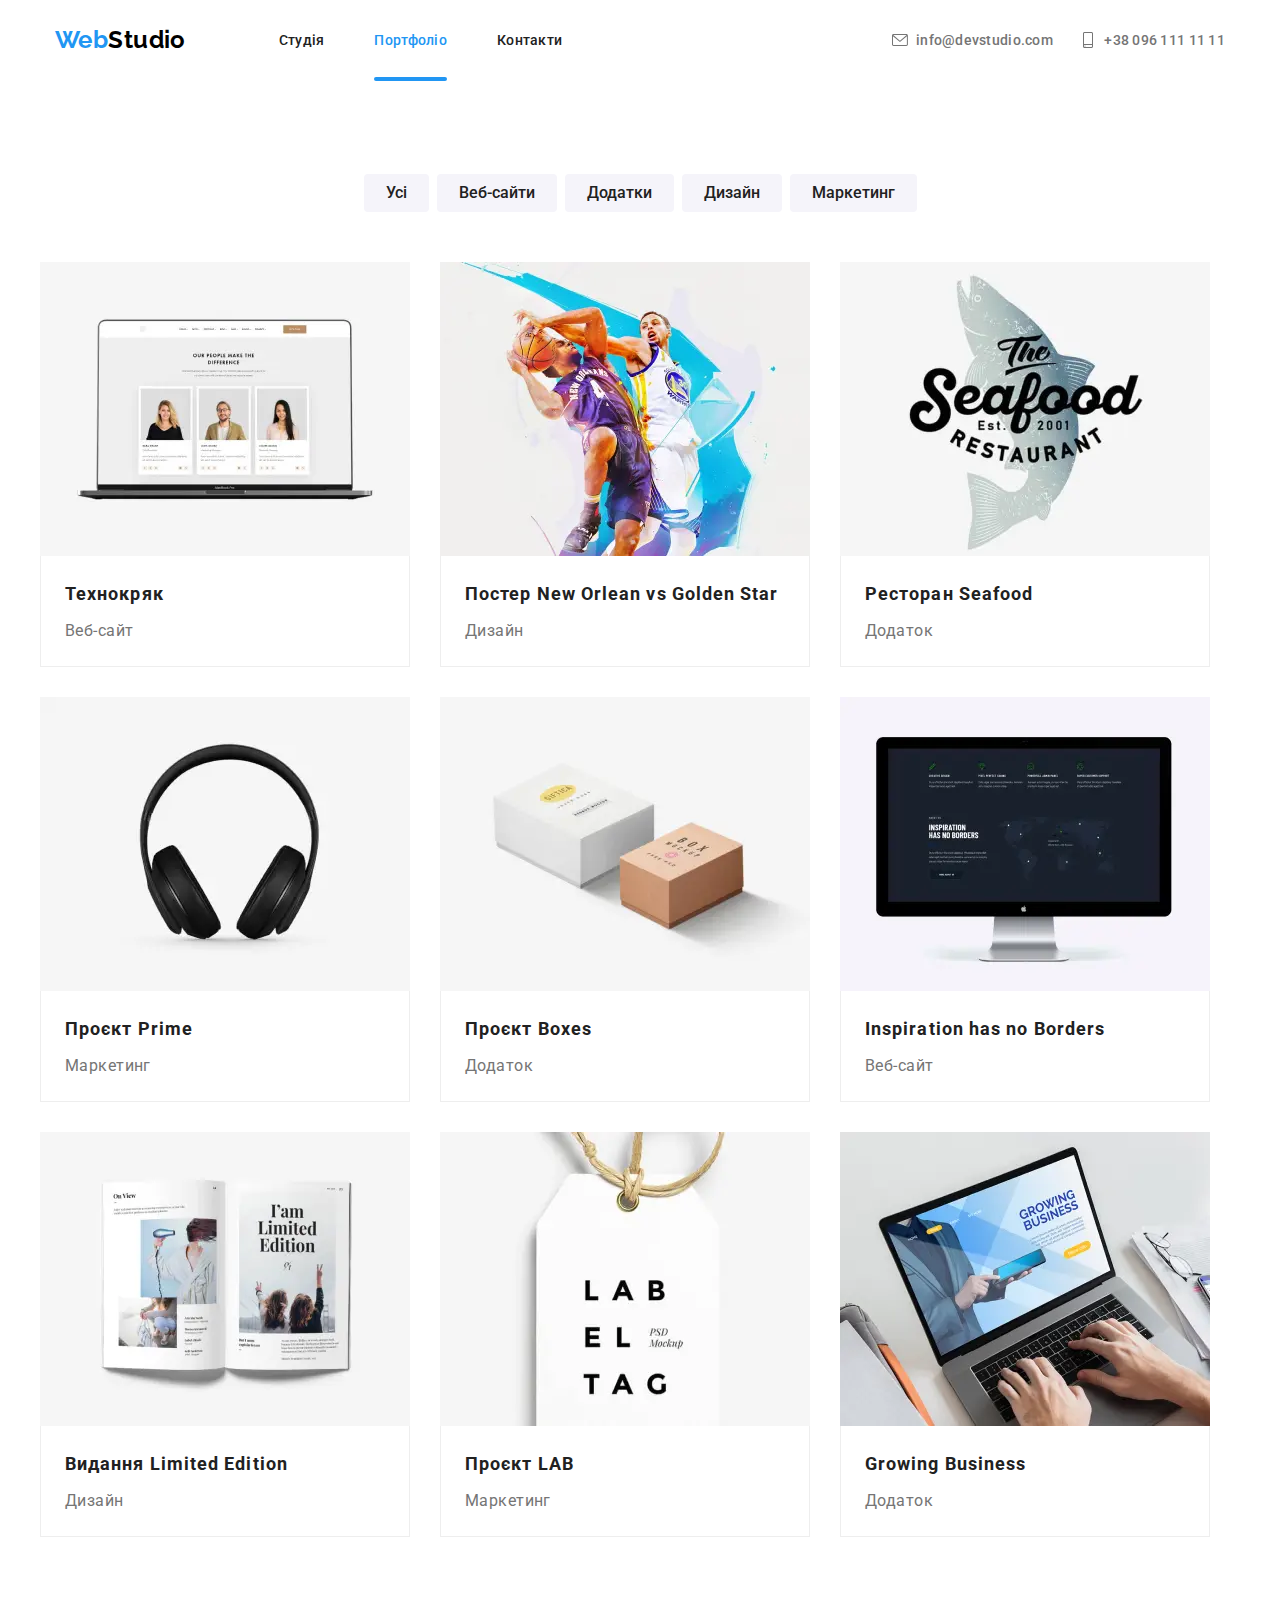
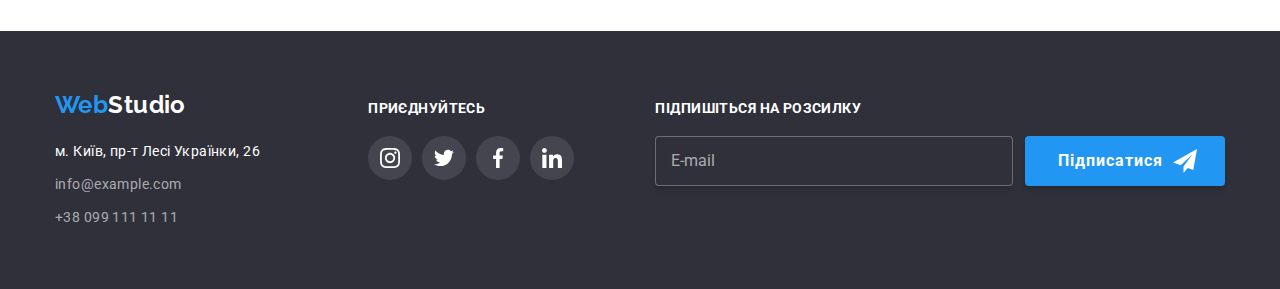
==== commit 3c85c29a: "created adaptive portfolio" ====
--- a/portfolio.html
+++ b/portfolio.html
@@ -83,10 +83,10 @@
         </div>
     </div>
 
-    <!-- <main>
+    <main>
         <h1 class="visually-hidden">Портфоліо</h1>
         <section class="section">
-            <div class="container">
+            <div class="project__container container">
                 <ul class="filter list">
                     <li><button class="filter__btn" type="button">Усі</button></li>
                     <li><button class="filter__btn" type="button">Веб-сайти</button></li>
@@ -393,7 +393,7 @@
                 </ul>
             </div>
         </section>
-    </main> -->
+    </main>
 
     <footer class="page-footer">
         <div class="page-footer__container container">
--- a/css/portfolio.min.css
+++ b/css/portfolio.min.css
@@ -1 +1 @@
-:root{--primary-font-text: "Roboto", sans-serif;--logo-font-text: "Raleway", sans-serif;--accent-color: #2196f3;--accent-second-color: #000000;--headers-and-names-color: #212121;--border-and-form-icon-color: #212121;--text-color: #757575;--bg-footer-color: #2f303a;--primary-page-color: #ffffff;--secondary-page-color: #f5f4fa;--accent-active-color: #188ce8;--line-shadow-color: #ececec;--translucent-page-color: #ffffff99;--project-border-color: #eeeeee;--bg-hero-color: #c4c4c4;--icon-fill: #afb1b8;--transition-time-end-timing: 250ms cubic-bezier(0.4, 0, 0.2, 1)}.visually-hidden{position:absolute;white-space:nowrap;width:1px;height:1px;overflow:hidden;border:0;padding:0;clip:rect(0 0 0 0);clip-path:inset(50%);margin:-1px}body{font-family:var(--primary-font-text);font-size:14px;letter-spacing:.03em;background-color:var(--primary-page-color);color:var(--text-color)}h1,h2,h3,h4,p{margin:0}ul,ol{margin:0;padding-left:0}img{display:block;max-width:100%;height:auto}button{display:block;margin:0 auto;cursor:pointer;border:none;border-radius:4px}.list{list-style:none}.link{text-decoration:none}.container{padding-right:15px;padding-left:15px}@media screen and (min-width: 480px){.container{max-width:480px;margin:0 auto}}@media screen and (min-width: 768px){.container{max-width:738px}}@media screen and (min-width: 1200px){.container{max-width:1200px}}.section{padding-top:60px;padding-bottom:60px}@media screen and (min-width: 1200px){.section{padding-top:94px;padding-bottom:94px}}.page-header__menu{display:none}.page-header__contact{display:none}@media screen and (max-width: 767px){.page-header__container{display:flex;align-items:center;justify-content:space-between}.page-header{padding-top:10px;padding-bottom:9px;border-bottom:1px solid var(--line-shadow-color)}.page-header__btn{background-color:rgba(0,0,0,0);line-height:0;border:0;padding:0;margin:0}.page-header__icon-burger{width:40px;height:40px}}@media screen and (min-width: 768px){.page-header__btn{display:none}.mobile-menu{display:none}.page-header__menu{display:block}.page-header__container{display:flex;align-items:center;justify-content:space-between}.page-header__contact{display:flex;flex-direction:column;row-gap:10px}.page-header__item_width-email{width:138px}.page-header__item_width-tell{width:123px}.page-header__contacts-link{display:flex;justify-content:space-between;align-items:center;font-weight:500;font-size:12px;line-height:1.1666666667;letter-spacing:.02em;color:var(--text-color);fill:currentColor;transition:color var(--transition-time-end-timing)}.page-header__contacts-link:hover,.page-header__contacts-link:focus{color:var(--accent-color)}}@media screen and (min-width: 1200px){.page-header__contact{display:flex;flex-direction:row;margin-left:auto;column-gap:30px}.page-header__item_width-email{width:161px}.page-header__item_width-tell{width:142px}.page-header__contacts-link{display:flex;justify-content:space-between;align-items:center;padding:32px 0;font-weight:500;font-size:14px;line-height:1.1428571429}}.logo{display:flex;font-family:var(--logo-font-text);font-weight:700;font-size:24px;line-height:1.1666666667;color:var(--accent-color)}@media screen and (min-width: 1200px){.page-header__logo{margin-right:93px}}.page-header__logo_black-text{color:var(--accent-second-color)}.page-footer__logo{margin-bottom:20px}.page-footer__logo_white-text{color:var(--primary-page-color)}.menu{display:flex;column-gap:50px}.menu__link{position:relative;display:block;padding-top:32px;padding-bottom:32px;font-weight:500;font-size:14px;line-height:1.1428571429;letter-spacing:.02em;color:var(--headers-and-names-color);transition:color var(--transition-time-end-timing)}.menu__link:hover,.menu__link:focus{color:var(--accent-color)}.menu__link::before{content:"";position:absolute;left:0;bottom:-1px;width:100%;height:4px;border-radius:2px;transform:scaleX(0);transition:background-color var(--transition-time-end-timing),transform var(--transition-time-end-timing)}.menu__link:hover::before,.menu__link:focus::before{background-color:var(--accent-color);transform:scaleX(1)}@media screen and (max-width: 767px){.mobile-menu{position:fixed;top:0;left:0;z-index:777;width:100%;height:100%;visibility:hidden;opacity:0;pointer-events:none;transition:visibility var(--transition-time-end-timing)}.mobile-menu.is-open{visibility:visible;opacity:1;pointer-events:auto;overflow-y:scroll;background-color:var(--primary-page-color);box-shadow:0px 4px 8px rgba(0,0,0,.04),0px 2px 4px rgba(0,0,0,.08),0px 1px 3px rgba(0,0,0,.16)}.mobile-menu__container{position:relative;padding-top:48px;padding-bottom:48px;padding-left:40px}.mobile-menu__btn{position:absolute;top:10px;right:15px;width:40px;height:40px;background-color:rgba(0,0,0,0);border:0;line-height:0;padding:0;margin:0;color:var(--border-and-form-icon-color)}.mobile-menu__icon-close{width:30px;height:30px;transition:fill var(--transition-time-end-timing)}.mobile-menu__btn:hover .mobile-menu__icon-close,.mobile-menu__btn:focus .mobile-menu__icon-close{fill:var(--accent-color)}.mobile-menu-nav{margin-bottom:306px}.mobile-menu-nav__container{display:flex;flex-direction:column;row-gap:32px}.mobile-menu-nav__link{font-weight:500;font-size:40px;line-height:1.175;letter-spacing:.02em;color:var(--headers-and-names-color)}.mobile-menu-nav__link_current{color:var(--accent-color)}.mobile-menu-contacts{display:flex;flex-direction:column;row-gap:32px;margin-bottom:64px}.mobile-menu-contacts__tell{font-weight:500;font-size:34px;line-height:1.1764705882;letter-spacing:.02em;color:var(--accent-color)}.mobile-menu-contacts__email{font-weight:500;font-size:24px;line-height:1.1666666667;letter-spacing:.02em;color:inherit}.mobile-menu-social{display:flex;flex-wrap:wrap}.mobile-menu-social__item{padding-left:10px}.mobile-menu-social__item:not(:last-child){padding-right:10px;border-right:1px solid rgba(33,33,33,.2)}.mobile-menu-social__link{font-weight:500;font-size:18px;line-height:1.2222222222;letter-spacing:.02em;color:var(--accent-color)}}.menu__link_current{color:var(--accent-color)}.menu__link_current::after{content:"";position:absolute;left:0;bottom:-1px;width:100%;height:4px;border-radius:2px;background-color:var(--accent-color)}.overlay{position:absolute;left:0;top:0;width:370px;height:294px;padding:63px 24px;background-color:rgba(33,150,243,.9);transform:translateY(100%);transition:transform var(--transition-time-end-timing)}.project-list__link:hover .overlay,.project-list__link:focus .overlay{transform:translateY(0%)}.overlay__label{font-weight:400;font-size:18px;line-height:1.5555555556;color:var(--primary-page-color)}.filter{display:flex;justify-content:center;column-gap:8px;margin-bottom:50px}.filter__btn{padding:6px 22px;font-weight:500;font-size:16px;line-height:1.625;text-align:center;color:var(--headers-and-names-color);background-color:var(--secondary-page-color);transition:background-color var(--transition-time-end-timing),color var(--transition-time-end-timing),box-shadow var(--transition-time-end-timing)}.filter__btn:active,.filter__btn:focus,.filter__btn:hover{color:var(--primary-page-color);background-color:var(--accent-color);box-shadow:0px 3px 1px rgba(0,0,0,.1),0px 1px 2px rgba(0,0,0,.08),0px 2px 2px rgba(0,0,0,.12)}.subscription-form__label{display:block;margin-bottom:20px;font-weight:700;font-size:14px;line-height:1.1428571429;text-transform:uppercase;text-align:center;color:var(--primary-page-color)}.subscription-form__field{width:450px;height:50px;margin-bottom:20px;padding-left:15px;color:var(--primary-page-color);background-color:var(--bg-footer-color);border:1px solid rgba(255,255,255,.3);border-radius:4px;box-shadow:0px 4px 4px rgba(0,0,0,.15)}.subscription-form__field::placeholder{font-weight:400;font-size:16px;line-height:1.25;color:rgba(255,255,255,.6)}.subscription-form__btn{display:flex;align-items:center;column-gap:10px;padding:10px 28px;fill:var(--primary-page-color)}@media screen and (min-width: 1200px){.subscription-form__container{display:flex}.subscription-form__label{text-align:start}.subscription-form__field{width:358px;margin-bottom:0;margin-right:12px}}.button{font-family:inherit;font-weight:700;font-size:16px;line-height:1.875;letter-spacing:.06em;color:var(--primary-page-color);background-color:var(--accent-color);box-shadow:0px 4px 4px rgba(0,0,0,.15);transition:background-color var(--transition-time-end-timing),box-shadow var(--transition-time-end-timing)}.button:active,.button:hover,.button:focus{background-color:var(--accent-active-color);box-shadow:0px 4px 4px rgba(0,0,0,.15)}.page-footer{padding-top:60px;padding-bottom:60px;background-color:var(--bg-footer-color)}.page-footer__container{display:flex;flex-direction:column;align-items:center}.page-footer__address_container{display:flex;flex-direction:column;align-items:center;width:232px;margin-bottom:60px}.page-footer__address{display:flex;flex-direction:column;align-items:center;row-gap:8px}.page-footer__address-link{font-style:normal;font-weight:400;font-size:14px;line-height:1.7142857143;color:var(--primary-page-color);transition:color var(--transition-time-end-timing)}.page-footer__address-link:hover,.page-footer__address-link:focus{color:var(--accent-color)}.page-footer__contacts{font-style:normal;font-weight:400;font-size:14px;line-height:1.7142857143;text-align:center;color:var(--translucent-page-color);transition:color var(--transition-time-end-timing)}.page-footer__contacts:hover,.page-footer__contacts:focus{color:var(--accent-color)}.page-footer__label{margin-bottom:20px;font-weight:700;font-size:14px;line-height:1.1428571429;text-transform:uppercase;text-align:center;color:var(--primary-page-color)}.page-footer__social-list{display:flex;column-gap:10px;margin-bottom:60px}.page-footer__social-list-item{width:44px;height:44px}.page-footer__social-links{display:flex;justify-content:center;align-items:center;width:100%;height:100%;color:var(--primary-page-color);fill:currentColor;background-color:rgba(255,255,255,.1);border-radius:50%;transition:background-color var(--transition-time-end-timing)}.page-footer__social-links:hover,.page-footer__social-links:focus{background-color:var(--accent-color)}@media screen and (min-width: 768px){.page-footer__container{flex-direction:row;flex-wrap:wrap;align-items:flex-start;justify-content:space-around}}@media screen and (min-width: 1200px){.page-footer__container{display:flex;justify-content:space-between;align-items:baseline}.page-footer__address_container{margin-bottom:0;align-items:flex-start}.page-footer__address{align-items:flex-start;row-gap:9px}.page-footer__label{text-align:start}.page-footer__social-list{margin-bottom:0}}.project-list{display:flex;flex-wrap:wrap;gap:30px}.project-list__link{display:block;transition:box-shadow var(--transition-time-end-timing)}.project-list__link:hover,.project-list__link:focus{box-shadow:0px 1px 1px rgba(0,0,0,.12),0px 4px 4px rgba(0,0,0,.06),1px 4px 6px rgba(0,0,0,.16)}.project-list__thumb{position:relative;overflow:hidden}.project-list__card{padding:19px 24px;border:1px solid var(--project-border-color);border-top:none}.project-list__heading{margin-bottom:4px;font-family:inherit;font-weight:700;font-size:18px;line-height:2;letter-spacing:.06em;color:var(--headers-and-names-color)}.project-list__desc{font-family:inherit;font-weight:400;font-size:16px;line-height:1.875;color:var(--text-color)}/*# sourceMappingURL=portfolio.min.css.map */+:root{--primary-font-text: "Roboto", sans-serif;--logo-font-text: "Raleway", sans-serif;--accent-color: #2196f3;--accent-second-color: #000000;--headers-and-names-color: #212121;--border-and-form-icon-color: #212121;--text-color: #757575;--bg-footer-color: #2f303a;--primary-page-color: #ffffff;--secondary-page-color: #f5f4fa;--accent-active-color: #188ce8;--line-shadow-color: #ececec;--translucent-page-color: #ffffff99;--project-border-color: #eeeeee;--bg-hero-color: #c4c4c4;--icon-fill: #afb1b8;--transition-time-end-timing: 250ms cubic-bezier(0.4, 0, 0.2, 1)}.visually-hidden{position:absolute;white-space:nowrap;width:1px;height:1px;overflow:hidden;border:0;padding:0;clip:rect(0 0 0 0);clip-path:inset(50%);margin:-1px}body{font-family:var(--primary-font-text);font-size:14px;letter-spacing:.03em;background-color:var(--primary-page-color);color:var(--text-color)}h1,h2,h3,h4,p{margin:0}ul,ol{margin:0;padding-left:0}img{display:block;max-width:100%;height:auto}button{display:block;margin:0 auto;cursor:pointer;border:none;border-radius:4px}.list{list-style:none}.link{text-decoration:none}.container{padding-right:15px;padding-left:15px}@media screen and (min-width: 480px){.container{max-width:480px;margin:0 auto}}@media screen and (min-width: 768px){.container{max-width:738px}}@media screen and (min-width: 1200px){.container{max-width:1200px}}.section{padding-top:60px;padding-bottom:60px}@media screen and (min-width: 1200px){.section{padding-top:94px;padding-bottom:94px}}.page-header__menu{display:none}.page-header__contact{display:none}@media screen and (max-width: 768px){.page-header__container{display:flex;align-items:center;justify-content:space-between}.page-header{padding-top:10px;padding-bottom:9px;border-bottom:1px solid var(--line-shadow-color)}.page-header__btn{background-color:rgba(0,0,0,0);line-height:0;border:0;padding:0;margin:0}.page-header__icon-burger{width:40px;height:40px}}@media screen and (min-width: 768px){.page-header__btn{display:none}.mobile-menu{display:none}.page-header__menu{display:block}.page-header__container{display:flex;align-items:center;justify-content:space-between}.page-header__contact{display:flex;flex-direction:column;row-gap:10px}.page-header__item_width-email{width:138px}.page-header__item_width-tell{width:123px}.page-header__contacts-link{display:flex;justify-content:space-between;align-items:center;font-weight:500;font-size:12px;line-height:1.1666666667;letter-spacing:.02em;color:var(--text-color);fill:currentColor;transition:color var(--transition-time-end-timing)}.page-header__contacts-link:hover,.page-header__contacts-link:focus{color:var(--accent-color)}}@media screen and (min-width: 1200px){.page-header__contact{display:flex;flex-direction:row;margin-left:auto;column-gap:30px}.page-header__item_width-email{width:161px}.page-header__item_width-tell{width:142px}.page-header__contacts-link{display:flex;justify-content:space-between;align-items:center;padding:32px 0;font-weight:500;font-size:14px;line-height:1.1428571429}}.logo{display:flex;font-family:var(--logo-font-text);font-weight:700;font-size:24px;line-height:1.1666666667;color:var(--accent-color)}@media screen and (min-width: 1200px){.page-header__logo{margin-right:93px}}.page-header__logo_black-text{color:var(--accent-second-color)}.page-footer__logo{margin-bottom:20px}.page-footer__logo_white-text{color:var(--primary-page-color)}.menu{display:flex;column-gap:50px}.menu__link{position:relative;display:block;padding-top:32px;padding-bottom:32px;font-weight:500;font-size:14px;line-height:1.1428571429;letter-spacing:.02em;color:var(--headers-and-names-color);transition:color var(--transition-time-end-timing)}.menu__link:hover,.menu__link:focus{color:var(--accent-color)}.menu__link::before{content:"";position:absolute;left:0;bottom:-1px;width:100%;height:4px;border-radius:2px;transform:scaleX(0);transition:background-color var(--transition-time-end-timing),transform var(--transition-time-end-timing)}.menu__link:hover::before,.menu__link:focus::before{background-color:var(--accent-color);transform:scaleX(1)}@media screen and (max-width: 768px){.mobile-menu{position:fixed;top:0;left:0;z-index:777;width:100%;height:100%;visibility:hidden;opacity:0;pointer-events:none;transition:visibility var(--transition-time-end-timing)}.mobile-menu.is-open{visibility:visible;opacity:1;pointer-events:auto;overflow-y:scroll;background-color:var(--primary-page-color);box-shadow:0px 4px 8px rgba(0,0,0,.04),0px 2px 4px rgba(0,0,0,.08),0px 1px 3px rgba(0,0,0,.16)}.mobile-menu__container{position:relative;padding-top:48px;padding-bottom:48px;padding-left:40px}.mobile-menu__btn{position:absolute;top:10px;right:15px;width:40px;height:40px;background-color:rgba(0,0,0,0);border:0;line-height:0;padding:0;margin:0;color:var(--border-and-form-icon-color)}.mobile-menu__icon-close{width:30px;height:30px;transition:fill var(--transition-time-end-timing)}.mobile-menu__btn:hover .mobile-menu__icon-close,.mobile-menu__btn:focus .mobile-menu__icon-close{fill:var(--accent-color)}.mobile-menu-nav{margin-bottom:306px}.mobile-menu-nav__container{display:flex;flex-direction:column;row-gap:32px}.mobile-menu-nav__link{font-weight:500;font-size:40px;line-height:1.175;letter-spacing:.02em;color:var(--headers-and-names-color)}.mobile-menu-nav__link_current{color:var(--accent-color)}.mobile-menu-contacts{display:flex;flex-direction:column;row-gap:32px;margin-bottom:64px}.mobile-menu-contacts__tell{font-weight:500;font-size:34px;line-height:1.1764705882;letter-spacing:.02em;color:var(--accent-color)}.mobile-menu-contacts__email{font-weight:500;font-size:24px;line-height:1.1666666667;letter-spacing:.02em;color:inherit}.mobile-menu-social{display:flex;flex-wrap:wrap}.mobile-menu-social__item{padding-left:10px}.mobile-menu-social__item:not(:last-child){padding-right:10px;border-right:1px solid rgba(33,33,33,.2)}.mobile-menu-social__link{font-weight:500;font-size:18px;line-height:1.2222222222;letter-spacing:.02em;color:var(--accent-color)}}.menu__link_current{color:var(--accent-color)}.menu__link_current::after{content:"";position:absolute;left:0;bottom:-1px;width:100%;height:4px;border-radius:2px;background-color:var(--accent-color)}.overlay{position:absolute;left:0;top:0;width:100%;height:100%;padding:77px 24px;background-color:rgba(33,150,243,.9);transform:translateY(100%);transition:transform var(--transition-time-end-timing)}.project-list__link:hover .overlay,.project-list__link:focus .overlay{transform:translateY(0%)}.overlay__label{font-weight:400;font-size:18px;line-height:1.5555555556;color:var(--primary-page-color)}@media screen and (min-width: 768px){.overlay{padding-top:49px}}@media screen and (min-width: 1200px){.overlay{padding:63px 24px}}@media screen and (max-width: 767px){.filter{display:flex;flex-wrap:wrap;column-gap:8px;row-gap:15px;width:326px;margin-bottom:40px}}.filter__btn{padding:6px 22px;font-weight:500;font-size:16px;line-height:1.625;text-align:center;color:var(--headers-and-names-color);background-color:var(--secondary-page-color);transition:background-color var(--transition-time-end-timing),color var(--transition-time-end-timing),box-shadow var(--transition-time-end-timing)}.filter__btn:active,.filter__btn:focus,.filter__btn:hover{color:var(--primary-page-color);background-color:var(--accent-color);box-shadow:0px 3px 1px rgba(0,0,0,.1),0px 1px 2px rgba(0,0,0,.08),0px 2px 2px rgba(0,0,0,.12)}@media screen and (min-width: 768px){.filter{display:flex;justify-content:center;column-gap:8px;margin-bottom:30px}}@media screen and (min-width: 1200px){.filter{margin-bottom:50px}}@media screen and (max-width: 767px){.subscription-form{width:100%}}.subscription-form__label{display:block;margin-bottom:20px;font-weight:700;font-size:14px;line-height:1.1428571429;text-transform:uppercase;text-align:center;color:var(--primary-page-color)}.subscription-form__field{width:100%;height:50px;margin-bottom:20px;padding-left:15px;color:var(--primary-page-color);background-color:var(--bg-footer-color);border:1px solid rgba(255,255,255,.3);border-radius:4px;box-shadow:0px 4px 4px rgba(0,0,0,.15)}.subscription-form__field::placeholder{font-weight:400;font-size:16px;line-height:1.25;color:rgba(255,255,255,.6)}.subscription-form__btn{display:flex;align-items:center;column-gap:10px;padding:10px 28px;fill:var(--primary-page-color)}@media screen and (min-width: 768px){.subscription-form__field{width:450px}}@media screen and (min-width: 1200px){.subscription-form__container{display:flex}.subscription-form__label{text-align:start}.subscription-form__field{width:358px;margin-bottom:0;margin-right:12px}}.button{font-family:inherit;font-weight:700;font-size:16px;line-height:1.875;letter-spacing:.06em;color:var(--primary-page-color);background-color:var(--accent-color);box-shadow:0px 4px 4px rgba(0,0,0,.15);transition:background-color var(--transition-time-end-timing),box-shadow var(--transition-time-end-timing)}.button:active,.button:hover,.button:focus{background-color:var(--accent-active-color);box-shadow:0px 4px 4px rgba(0,0,0,.15)}.page-footer{padding-top:60px;padding-bottom:60px;background-color:var(--bg-footer-color)}.page-footer__container{display:flex;flex-direction:column;align-items:center}.page-footer__address_container{display:flex;flex-direction:column;align-items:center;width:232px;margin-bottom:60px}.page-footer__address{display:flex;flex-direction:column;align-items:center;row-gap:8px}.page-footer__address-link{font-style:normal;font-weight:400;font-size:14px;line-height:1.7142857143;color:var(--primary-page-color);transition:color var(--transition-time-end-timing)}.page-footer__address-link:hover,.page-footer__address-link:focus{color:var(--accent-color)}.page-footer__contacts{font-style:normal;font-weight:400;font-size:14px;line-height:1.7142857143;text-align:center;color:var(--translucent-page-color);transition:color var(--transition-time-end-timing)}.page-footer__contacts:hover,.page-footer__contacts:focus{color:var(--accent-color)}.page-footer__label{margin-bottom:20px;font-weight:700;font-size:14px;line-height:1.1428571429;text-transform:uppercase;text-align:center;color:var(--primary-page-color)}.page-footer__social-list{display:flex;column-gap:10px;margin-bottom:60px}.page-footer__social-list-item{width:44px;height:44px}.page-footer__social-links{display:flex;justify-content:center;align-items:center;width:100%;height:100%;color:var(--primary-page-color);fill:currentColor;background-color:rgba(255,255,255,.1);border-radius:50%;transition:background-color var(--transition-time-end-timing)}.page-footer__social-links:hover,.page-footer__social-links:focus{background-color:var(--accent-color)}@media screen and (min-width: 768px){.page-footer__container{flex-direction:row;flex-wrap:wrap;align-items:flex-start;justify-content:space-around}}@media screen and (min-width: 1200px){.page-footer__container{display:flex;justify-content:space-between;align-items:baseline}.page-footer__address_container{margin-bottom:0;align-items:flex-start}.page-footer__address{align-items:flex-start;row-gap:9px}.page-footer__label{text-align:start}.page-footer__social-list{margin-bottom:0}}.project-list{display:flex;flex-wrap:wrap;gap:30px}.project-list__link{height:100%;transition:box-shadow var(--transition-time-end-timing)}.project-list__link:hover,.project-list__link:focus{box-shadow:0px 1px 1px rgba(0,0,0,.12),0px 4px 4px rgba(0,0,0,.06),1px 4px 6px rgba(0,0,0,.16)}.project-list__thumb{position:relative;overflow:hidden}.project-list__card{padding:20px 24px;border:1px solid var(--project-border-color);border-top:none;flex-grow:1}.project-list__heading{margin-bottom:4px;font-family:inherit;font-weight:700;font-size:18px;line-height:2;letter-spacing:.06em;color:var(--headers-and-names-color)}.project-list__desc{font-family:inherit;font-weight:400;font-size:16px;line-height:1.875;color:var(--text-color)}@media screen and (min-width: 768px){.project-list__link{display:flex;flex-direction:column}.project__container{padding:0}}/*# sourceMappingURL=portfolio.min.css.map */